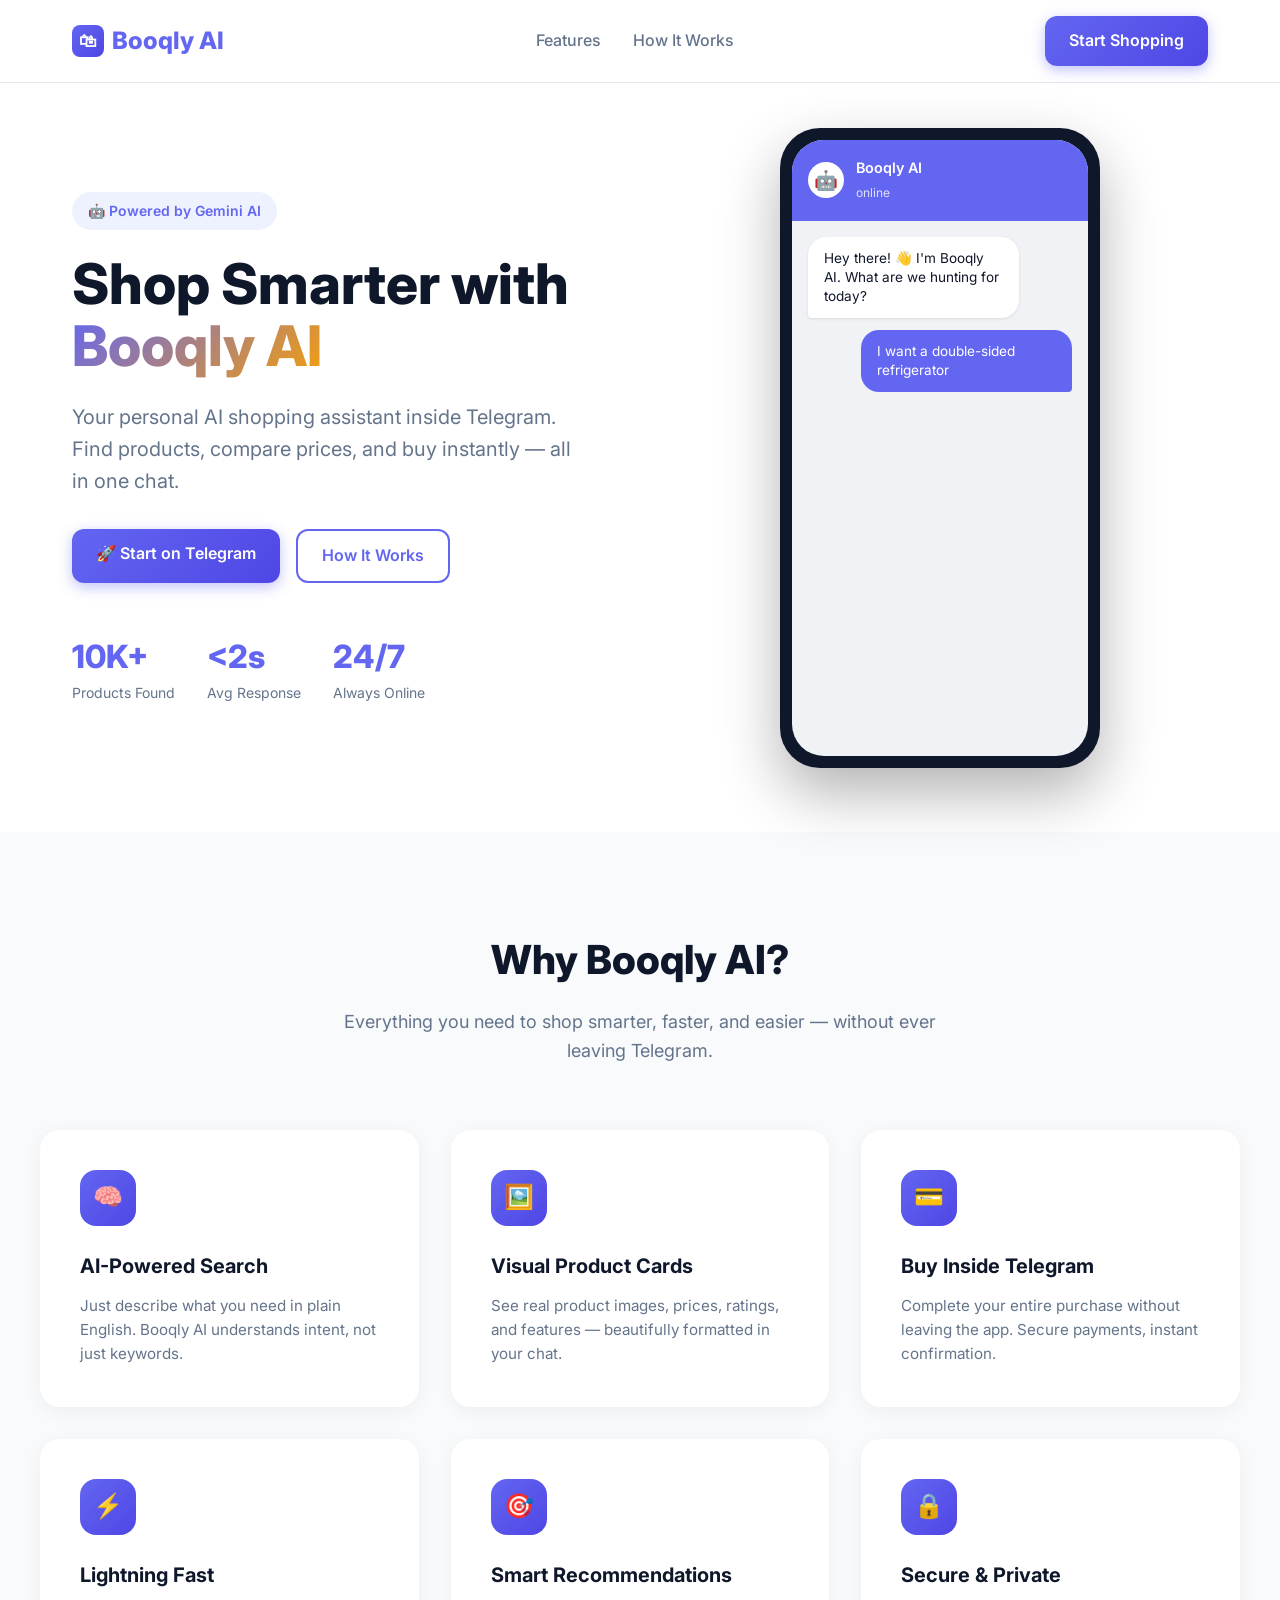
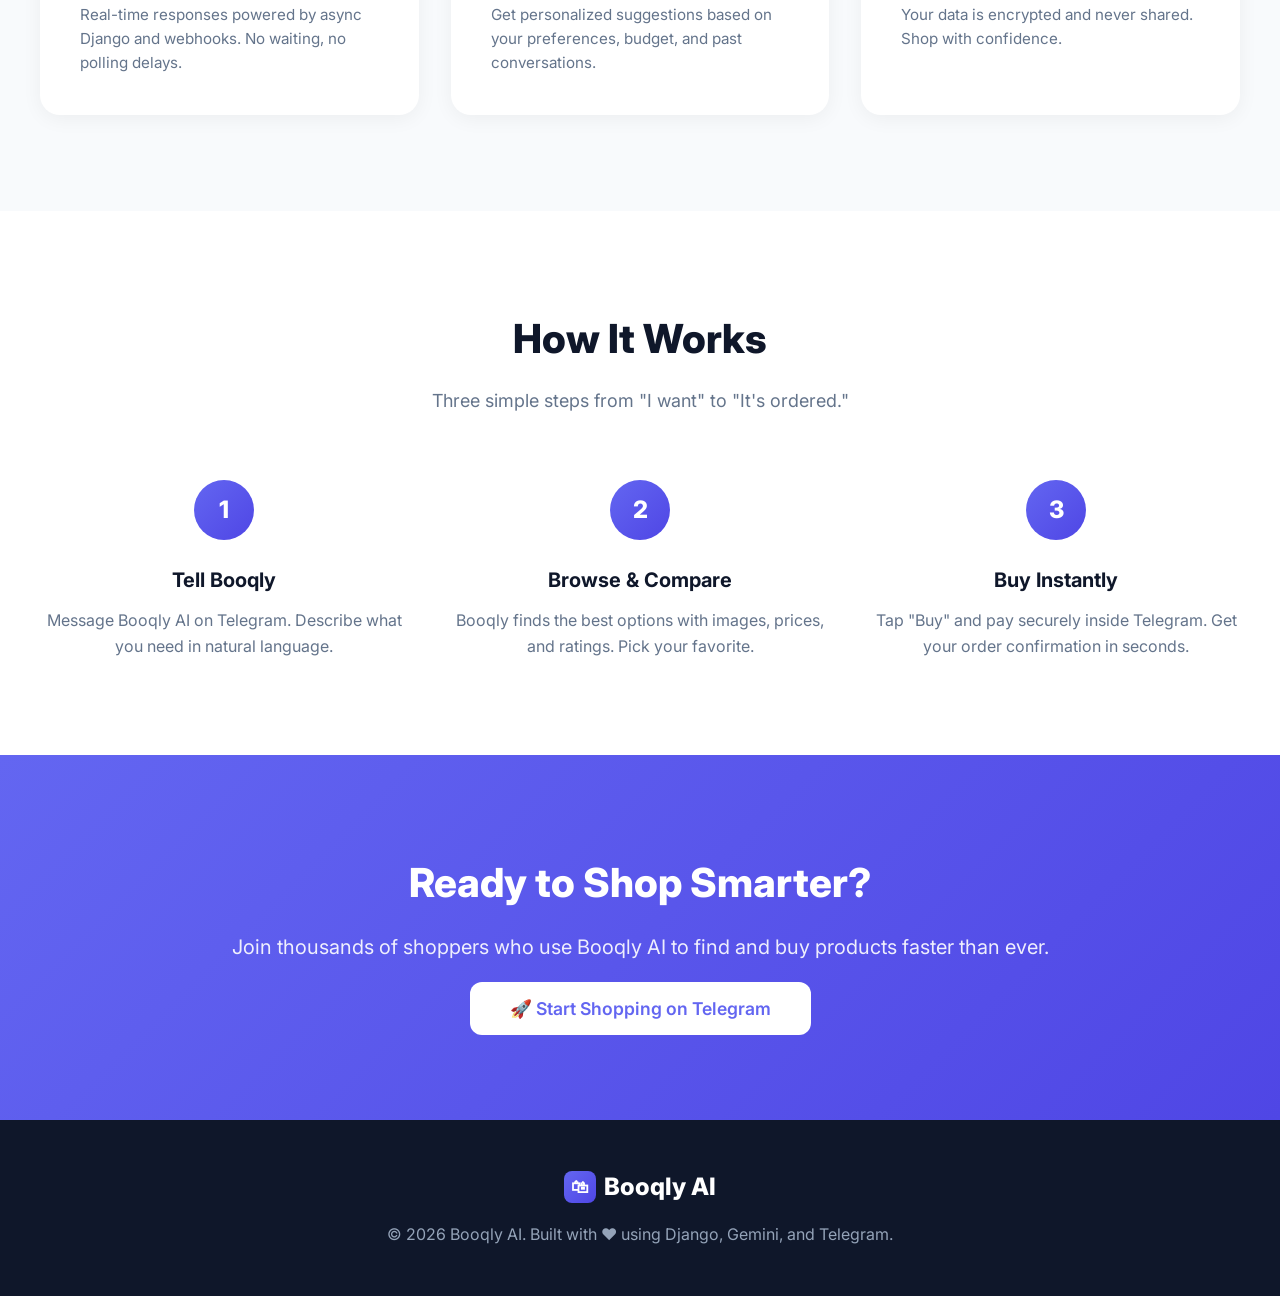
==== core/templates/core/index.html @ b5e1e787 "Initial commit: Booqly AI Telegram shopping bot" ====
<!DOCTYPE html>
<html lang="en">
<head>
<meta charset="UTF-8">
<meta name="viewport" content="width=device-width, initial-scale=1.0">
<title>Booqly AI — Shop Smarter on Telegram</title>
<link rel="preconnect" href="https://fonts.googleapis.com">
<link href="https://fonts.googleapis.com/css2?family=Inter:wght@400;500;600;700;800&display=swap" rel="stylesheet">
<style>
:root{--primary:#6366f1;--primary-dark:#4f46e5;--secondary:#f59e0b;--dark:#0f172a;--gray:#64748b;--light:#f8fafc;--white:#fff}
*{margin:0;padding:0;box-sizing:border-box}
body{font-family:'Inter',sans-serif;background:var(--white);color:var(--dark);line-height:1.6}
.navbar{position:fixed;top:0;width:100%;background:rgba(255,255,255,0.95);backdrop-filter:blur(10px);z-index:1000;border-bottom:1px solid #e2e8f0}
.nav-container{max-width:1200px;margin:0 auto;padding:1rem 2rem;display:flex;justify-content:space-between;align-items:center}
.logo{font-size:1.5rem;font-weight:800;color:var(--primary);display:flex;align-items:center;gap:0.5rem}
.logo-icon{width:32px;height:32px;background:linear-gradient(135deg,var(--primary),var(--primary-dark));border-radius:8px;display:flex;align-items:center;justify-content:center;color:white;font-size:1.1rem}
.nav-links{display:flex;gap:2rem;list-style:none}
.nav-links a{text-decoration:none;color:var(--gray);font-weight:500;transition:color 0.2s}
.nav-links a:hover{color:var(--primary)}
.btn{padding:0.75rem 1.5rem;border-radius:12px;font-weight:600;text-decoration:none;transition:all 0.2s;border:none;cursor:pointer;font-size:1rem}
.btn-primary{background:linear-gradient(135deg,var(--primary),var(--primary-dark));color:white;box-shadow:0 4px 14px rgba(99,102,241,0.4)}
.btn-primary:hover{transform:translateY(-2px);box-shadow:0 6px 20px rgba(99,102,241,0.5)}
.btn-outline{background:transparent;color:var(--primary);border:2px solid var(--primary)}
.btn-outline:hover{background:var(--primary);color:white}
.hero{padding:8rem 2rem 4rem;max-width:1200px;margin:0 auto;display:grid;grid-template-columns:1fr 1fr;gap:4rem;align-items:center;min-height:90vh}
.hero-badge{display:inline-flex;align-items:center;gap:0.5rem;background:#eef2ff;color:var(--primary);padding:0.5rem 1rem;border-radius:50px;font-size:0.875rem;font-weight:600;margin-bottom:1.5rem}
.hero h1{font-size:3.5rem;font-weight:800;line-height:1.1;margin-bottom:1.5rem}
.hero h1 span{background:linear-gradient(135deg,var(--primary),var(--secondary));-webkit-background-clip:text;-webkit-text-fill-color:transparent}
.hero p{font-size:1.25rem;color:var(--gray);margin-bottom:2rem;max-width:500px}
.hero-buttons{display:flex;gap:1rem;flex-wrap:wrap}
.hero-stats{display:flex;gap:2rem;margin-top:3rem}
.stat h3{font-size:2rem;font-weight:800;color:var(--primary)}
.stat p{font-size:0.875rem;color:var(--gray);margin:0}
.phone-mockup{position:relative;width:320px;height:640px;background:var(--dark);border-radius:40px;padding:12px;box-shadow:0 25px 60px rgba(0,0,0,0.3);margin:0 auto}
.phone-screen{width:100%;height:100%;background:#f0f2f5;border-radius:32px;overflow:hidden;display:flex;flex-direction:column}
.phone-header{background:var(--primary);color:white;padding:1rem;display:flex;align-items:center;gap:0.75rem}
.phone-avatar{width:36px;height:36px;background:white;border-radius:50%;display:flex;align-items:center;justify-content:center;font-size:1.2rem}
.phone-header-text h4{font-size:0.9rem;font-weight:600}
.phone-header-text span{font-size:0.75rem;opacity:0.8}
.phone-chat{flex:1;padding:1rem;overflow-y:auto;display:flex;flex-direction:column;gap:0.75rem}
.msg{max-width:80%;padding:0.75rem 1rem;border-radius:18px;font-size:0.85rem;line-height:1.4;animation:fadeInUp 0.5s ease}
.msg-bot{background:white;align-self:flex-start;border-bottom-left-radius:4px;box-shadow:0 1px 3px rgba(0,0,0,0.1)}
.msg-user{background:var(--primary);color:white;align-self:flex-end;border-bottom-right-radius:4px}
.msg-product{background:white;padding:0;overflow:hidden;border-radius:12px;box-shadow:0 2px 8px rgba(0,0,0,0.1);align-self:flex-start;max-width:90%}
.msg-product img{width:100%;height:120px;object-fit:cover}
.msg-product-info{padding:0.75rem}
.msg-product-info h4{font-size:0.85rem;margin-bottom:0.25rem}
.msg-product-info span{color:var(--primary);font-weight:700}
.msg-btn{background:var(--primary);color:white;text-align:center;padding:0.5rem;font-size:0.8rem;font-weight:600}
@keyframes fadeInUp{from{opacity:0;transform:translateY(10px)}to{opacity:1;transform:translateY(0)}}
.features{background:var(--light);padding:6rem 2rem}
.section-container{max-width:1200px;margin:0 auto}
.section-header{text-align:center;margin-bottom:4rem}
.section-header h2{font-size:2.5rem;font-weight:800;margin-bottom:1rem}
.section-header p{color:var(--gray);font-size:1.125rem;max-width:600px;margin:0 auto}
.features-grid{display:grid;grid-template-columns:repeat(auto-fit,minmax(300px,1fr));gap:2rem}
.feature-card{background:white;padding:2.5rem;border-radius:20px;box-shadow:0 4px 20px rgba(0,0,0,0.05);transition:transform 0.2s}
.feature-card:hover{transform:translateY(-5px)}
.feature-icon{width:56px;height:56px;background:linear-gradient(135deg,var(--primary),var(--primary-dark));border-radius:16px;display:flex;align-items:center;justify-content:center;font-size:1.5rem;margin-bottom:1.5rem}
.feature-card h3{font-size:1.25rem;font-weight:700;margin-bottom:0.75rem}
.feature-card p{color:var(--gray);font-size:0.95rem}
.how-it-works{padding:6rem 2rem}
.steps{display:grid;grid-template-columns:repeat(auto-fit,minmax(250px,1fr));gap:3rem;margin-top:3rem}
.step{text-align:center;position:relative}
.step-num{width:60px;height:60px;background:linear-gradient(135deg,var(--primary),var(--primary-dark));color:white;border-radius:50%;display:flex;align-items:center;justify-content:center;font-size:1.5rem;font-weight:800;margin:0 auto 1.5rem}
.step h3{font-size:1.25rem;font-weight:700;margin-bottom:0.75rem}
.step p{color:var(--gray)}
.cta{background:linear-gradient(135deg,var(--primary),var(--primary-dark));padding:6rem 2rem;text-align:center;color:white}
.cta h2{font-size:2.5rem;font-weight:800;margin-bottom:1rem}
.cta p{font-size:1.25rem;opacity:0.9;margin-bottom:2rem}
.cta .btn{background:white;color:var(--primary);font-size:1.1rem;padding:1rem 2.5rem}
.cta .btn:hover{background:var(--light)}
.footer{background:var(--dark);color:white;padding:3rem 2rem;text-align:center}
.footer .logo{justify-content:center;margin-bottom:1rem;color:white}
.footer p{color:#94a3b8}
@media(max-width:900px){.hero{grid-template-columns:1fr;text-align:center;padding-top:6rem}.hero h1{font-size:2.5rem}.hero p{margin:0 auto 2rem}.hero-buttons{justify-content:center}.hero-stats{justify-content:center}.phone-mockup{display:none}.nav-links{display:none}}
</style>
</head>
<body>
<nav class="navbar">
<div class="nav-container">
<div class="logo"><div class="logo-icon">🛍</div>Booqly AI</div>
<ul class="nav-links">
<li><a href="#features">Features</a></li>
<li><a href="#how-it-works">How It Works</a></li>
</ul>
<a href="https://t.me/YourBotUsername" class="btn btn-primary">Start Shopping</a>
</div>
</nav>

<section class="hero">
<div>
<div class="hero-badge">🤖 Powered by Gemini AI</div>
<h1>Shop Smarter with <span>Booqly AI</span></h1>
<p>Your personal AI shopping assistant inside Telegram. Find products, compare prices, and buy instantly — all in one chat.</p>
<div class="hero-buttons">
<a href="https://t.me/YourBotUsername" class="btn btn-primary">🚀 Start on Telegram</a>
<a href="#how-it-works" class="btn btn-outline">How It Works</a>
</div>
<div class="hero-stats">
<div class="stat"><h3>10K+</h3><p>Products Found</p></div>
<div class="stat"><h3>&lt;2s</h3><p>Avg Response</p></div>
<div class="stat"><h3>24/7</h3><p>Always Online</p></div>
</div>
</div>
<div class="phone-mockup">
<div class="phone-screen">
<div class="phone-header">
<div class="phone-avatar">🤖</div>
<div class="phone-header-text"><h4>Booqly AI</h4><span>online</span></div>
</div>
<div class="phone-chat" id="chat-demo">
<div class="msg msg-bot">Hey there! 👋 I'm Booqly AI. What are we hunting for today?</div>
</div>
</div>
</div>
</section>

<section class="features" id="features">
<div class="section-container">
<div class="section-header">
<h2>Why Booqly AI?</h2>
<p>Everything you need to shop smarter, faster, and easier — without ever leaving Telegram.</p>
</div>
<div class="features-grid">
<div class="feature-card"><div class="feature-icon">🧠</div><h3>AI-Powered Search</h3><p>Just describe what you need in plain English. Booqly AI understands intent, not just keywords.</p></div>
<div class="feature-card"><div class="feature-icon">🖼️</div><h3>Visual Product Cards</h3><p>See real product images, prices, ratings, and features — beautifully formatted in your chat.</p></div>
<div class="feature-card"><div class="feature-icon">💳</div><h3>Buy Inside Telegram</h3><p>Complete your entire purchase without leaving the app. Secure payments, instant confirmation.</p></div>
<div class="feature-card"><div class="feature-icon">⚡</div><h3>Lightning Fast</h3><p>Real-time responses powered by async Django and webhooks. No waiting, no polling delays.</p></div>
<div class="feature-card"><div class="feature-icon">🎯</div><h3>Smart Recommendations</h3><p>Get personalized suggestions based on your preferences, budget, and past conversations.</p></div>
<div class="feature-card"><div class="feature-icon">🔒</div><h3>Secure & Private</h3><p>Your data is encrypted and never shared. Shop with confidence.</p></div>
</div>
</div>
</section>

<section class="how-it-works" id="how-it-works">
<div class="section-container">
<div class="section-header">
<h2>How It Works</h2>
<p>Three simple steps from "I want" to "It's ordered."</p>
</div>
<div class="steps">
<div class="step"><div class="step-num">1</div><h3>Tell Booqly</h3><p>Message Booqly AI on Telegram. Describe what you need in natural language.</p></div>
<div class="step"><div class="step-num">2</div><h3>Browse & Compare</h3><p>Booqly finds the best options with images, prices, and ratings. Pick your favorite.</p></div>
<div class="step"><div class="step-num">3</div><h3>Buy Instantly</h3><p>Tap "Buy" and pay securely inside Telegram. Get your order confirmation in seconds.</p></div>
</div>
</div>
</section>

<section class="cta">
<div class="section-container">
<h2>Ready to Shop Smarter?</h2>
<p>Join thousands of shoppers who use Booqly AI to find and buy products faster than ever.</p>
<a href="https://t.me/YourBotUsername" class="btn">🚀 Start Shopping on Telegram</a>
</div>
</section>

<footer class="footer">
<div class="logo"><div class="logo-icon">🛍</div>Booqly AI</div>
<p>© 2026 Booqly AI. Built with ❤️ using Django, Gemini, and Telegram.</p>
</footer>

<script>
const chatDemo = document.getElementById('chat-demo');
const messages = [
    {type:'user',text:'I want a double-sided refrigerator',delay:1500},
    {type:'bot',text:'Music to my ears! 🎧 Let me find the best fridges for you...',delay:2500},
    {type:'product',name:'Samsung French Door Fridge',price:'$1,299',delay:4000},
    {type:'user',text:'What about gaming laptops?',delay:6000},
    {type:'bot',text:'Great question! 🎮 Best gaming laptops pack RTX 50-series GPUs. Want me to pull up top picks?',delay:7500},
];
messages.forEach(msg => {
    setTimeout(() => {
        const div = document.createElement('div');
        if(msg.type === 'product'){
            div.className = 'msg-product';
            div.innerHTML = `<div style="background:linear-gradient(135deg,#6366f1,#4f46e5);height:100px;display:flex;align-items:center;justify-content:center;color:white;font-size:2rem">🖥️</div><div class="msg-product-info"><h4>${msg.name}</h4><span>${msg.price}</span></div><div class="msg-btn">🛒 Select & Buy</div>`;
        } else {
            div.className = `msg msg-${msg.type}`;
            div.textContent = msg.text;
        }
        chatDemo.appendChild(div);
        chatDemo.scrollTop = chatDemo.scrollHeight;
    }, msg.delay);
});
</script>
</body>
</html>
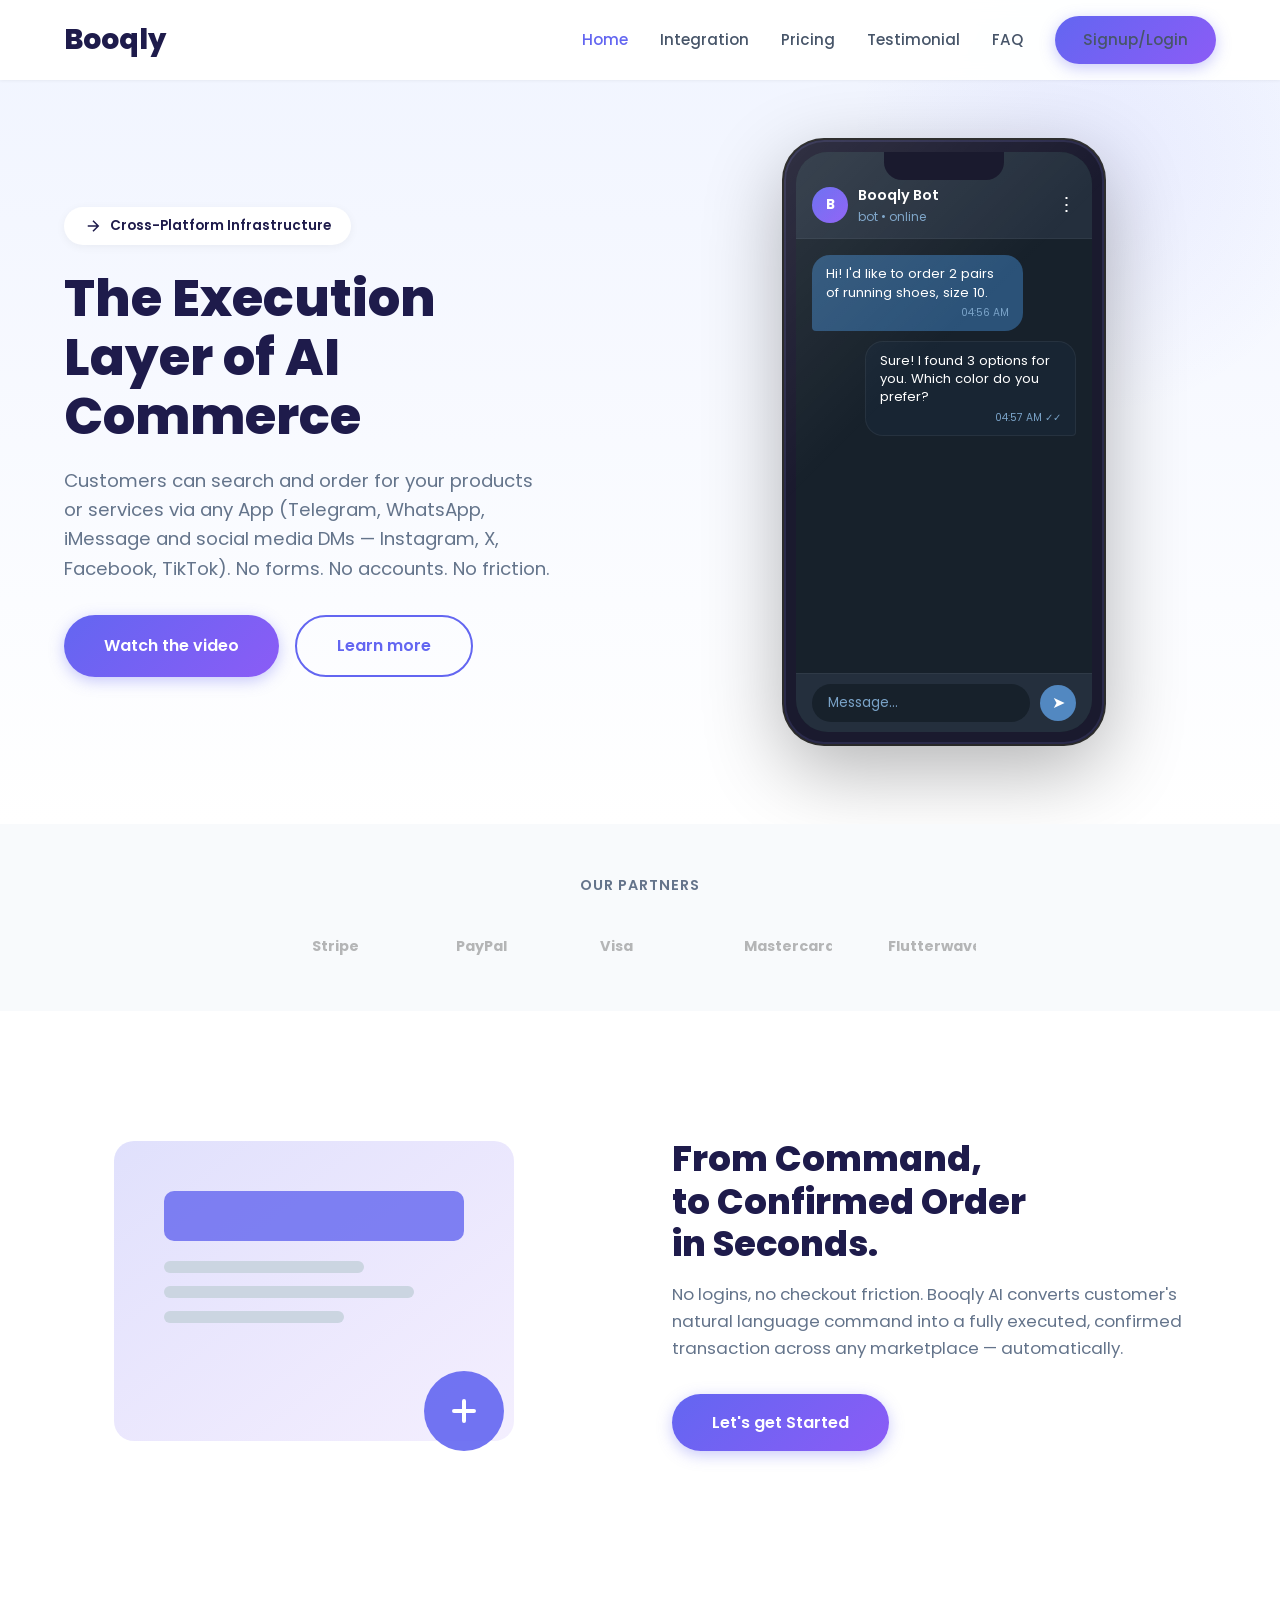
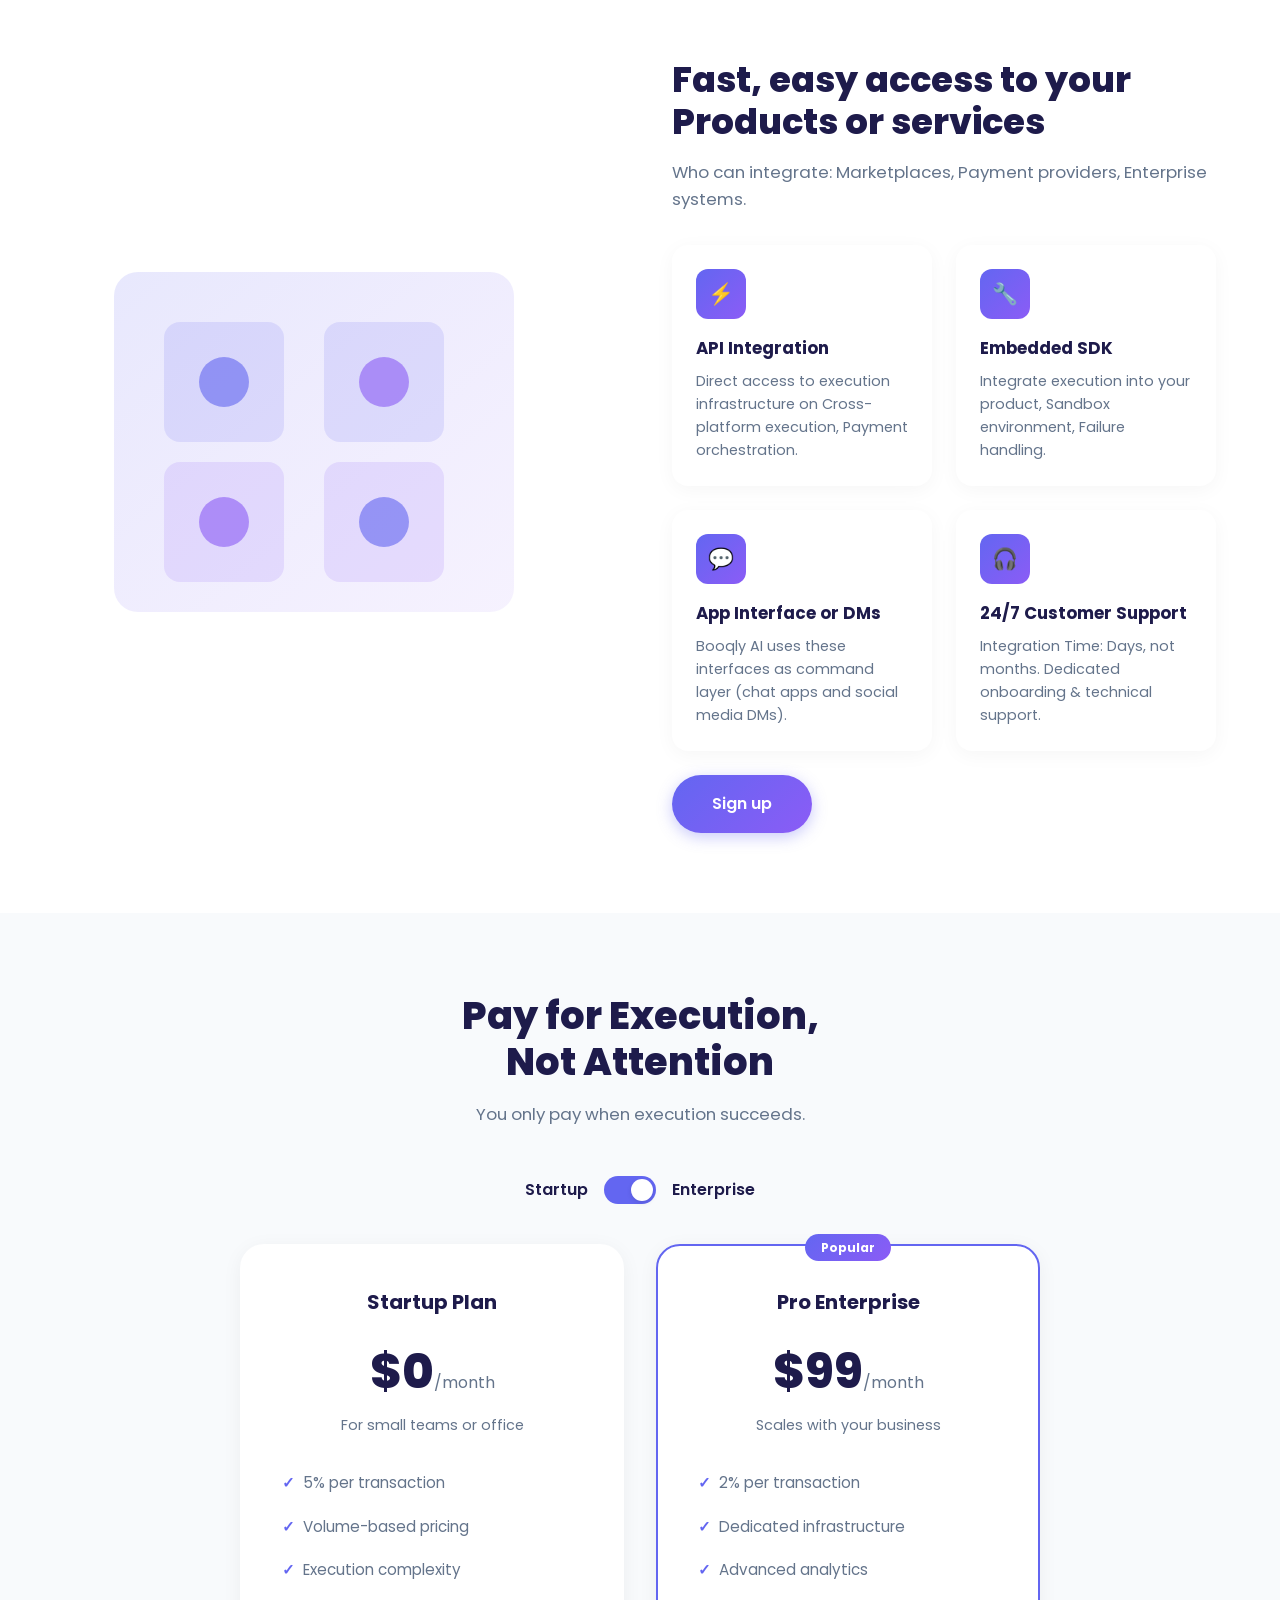
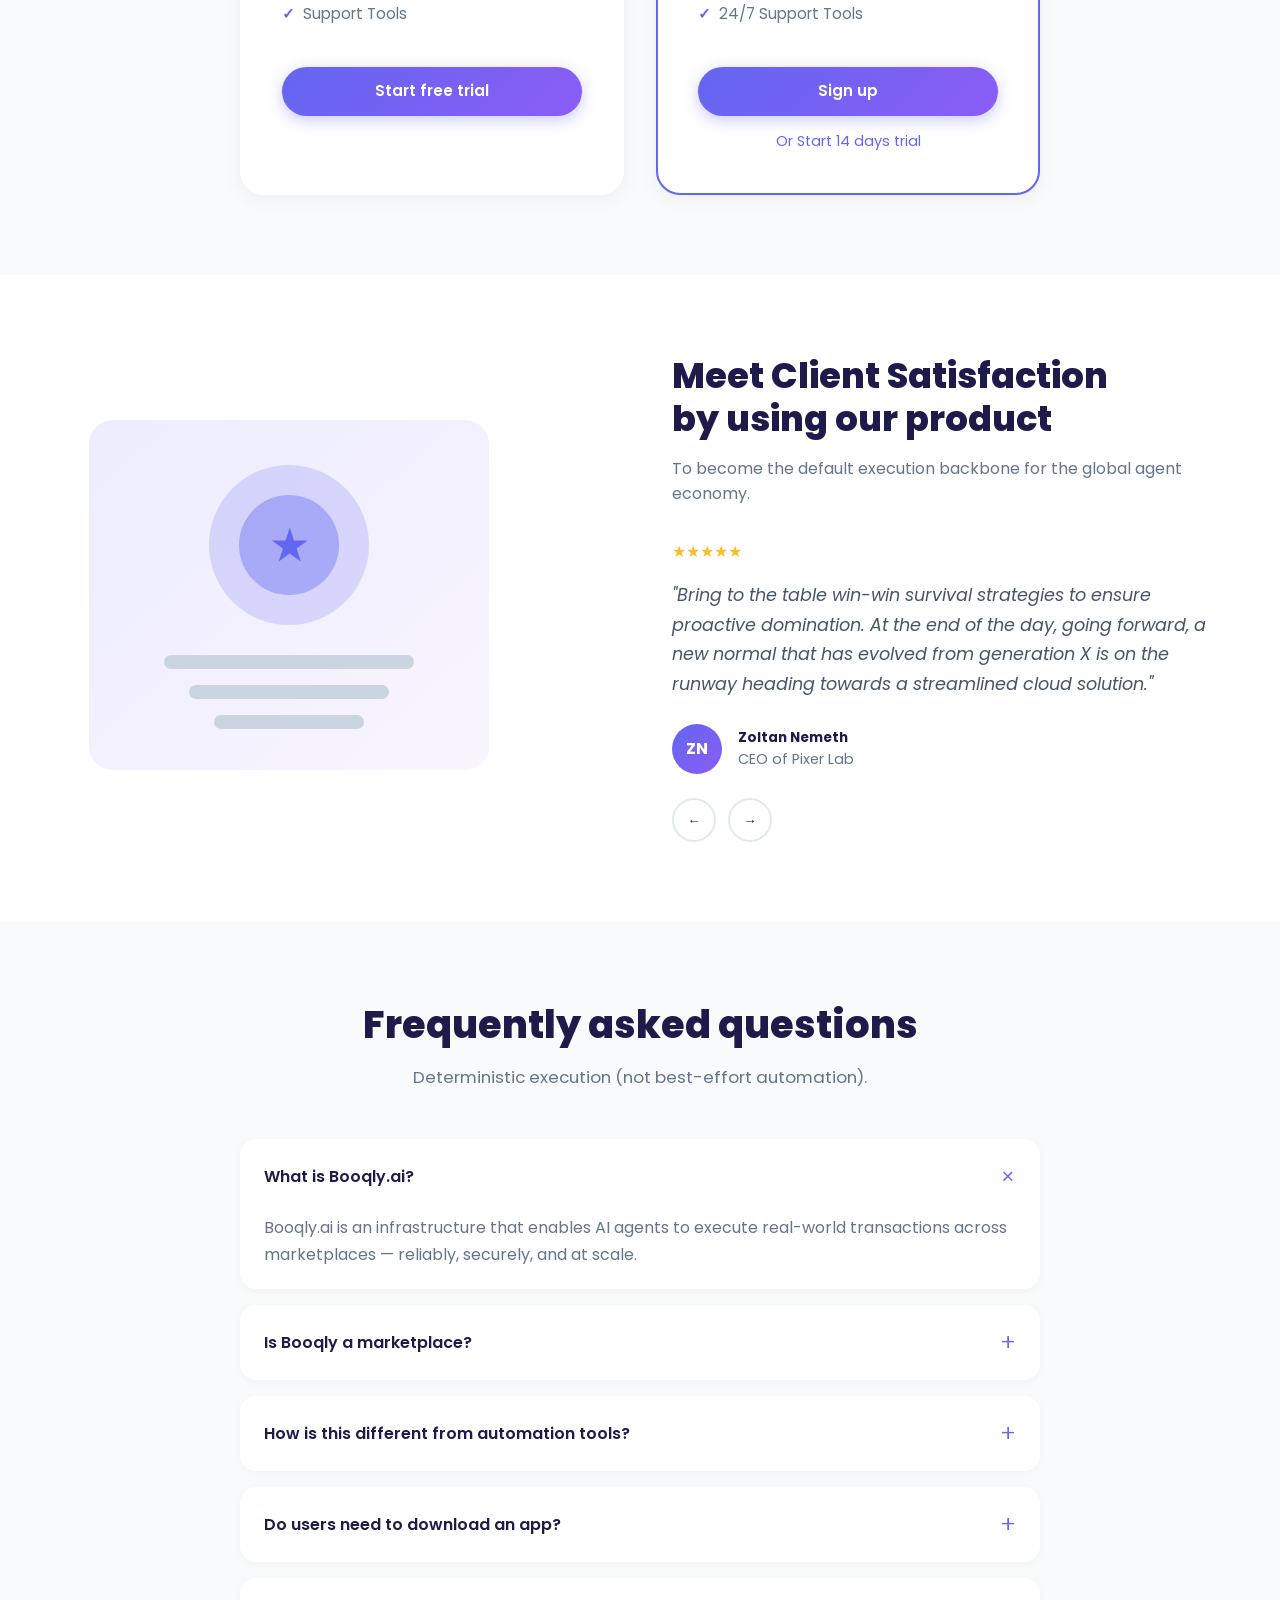
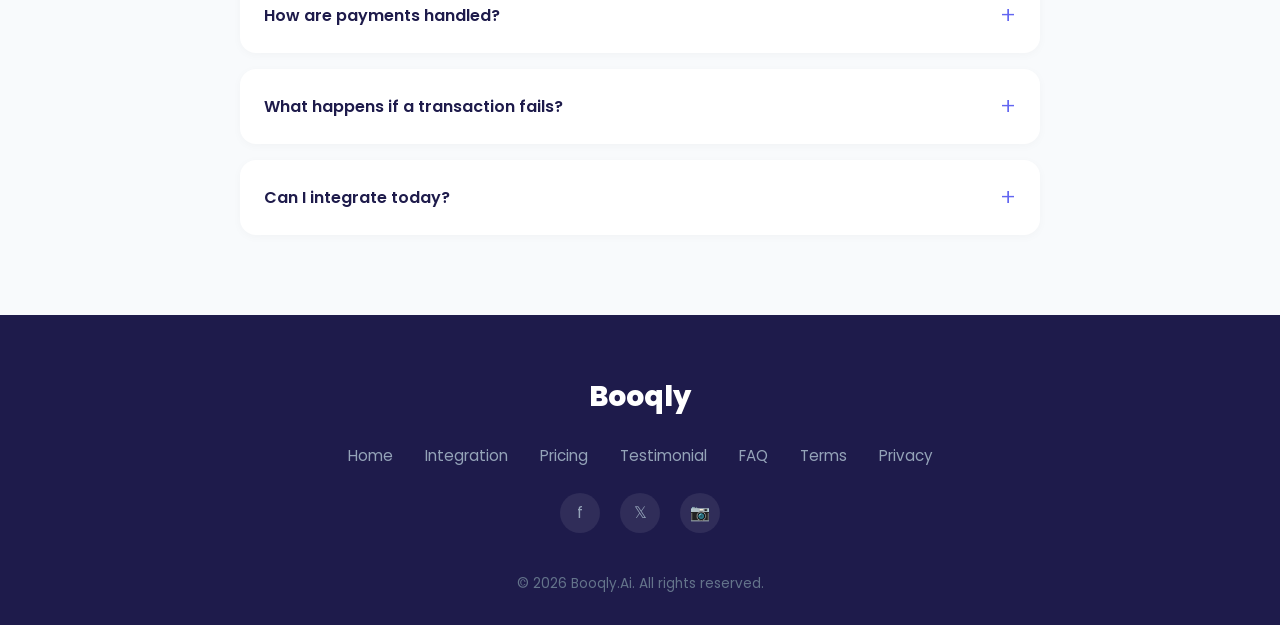
==== commit 93c8cb76: "Landing" ====
--- a/core/templates/core/index.html
+++ b/core/templates/core/index.html
@@ -1,188 +1,1269 @@
 <!DOCTYPE html>
-<html lang="en">
+<html lang="en-US" dir="ltr">
 <head>
-<meta charset="UTF-8">
-<meta name="viewport" content="width=device-width, initial-scale=1.0">
-<title>Booqly AI — Shop Smarter on Telegram</title>
-<link rel="preconnect" href="https://fonts.googleapis.com">
-<link href="https://fonts.googleapis.com/css2?family=Inter:wght@400;500;600;700;800&display=swap" rel="stylesheet">
-<style>
-:root{--primary:#6366f1;--primary-dark:#4f46e5;--secondary:#f59e0b;--dark:#0f172a;--gray:#64748b;--light:#f8fafc;--white:#fff}
-*{margin:0;padding:0;box-sizing:border-box}
-body{font-family:'Inter',sans-serif;background:var(--white);color:var(--dark);line-height:1.6}
-.navbar{position:fixed;top:0;width:100%;background:rgba(255,255,255,0.95);backdrop-filter:blur(10px);z-index:1000;border-bottom:1px solid #e2e8f0}
-.nav-container{max-width:1200px;margin:0 auto;padding:1rem 2rem;display:flex;justify-content:space-between;align-items:center}
-.logo{font-size:1.5rem;font-weight:800;color:var(--primary);display:flex;align-items:center;gap:0.5rem}
-.logo-icon{width:32px;height:32px;background:linear-gradient(135deg,var(--primary),var(--primary-dark));border-radius:8px;display:flex;align-items:center;justify-content:center;color:white;font-size:1.1rem}
-.nav-links{display:flex;gap:2rem;list-style:none}
-.nav-links a{text-decoration:none;color:var(--gray);font-weight:500;transition:color 0.2s}
-.nav-links a:hover{color:var(--primary)}
-.btn{padding:0.75rem 1.5rem;border-radius:12px;font-weight:600;text-decoration:none;transition:all 0.2s;border:none;cursor:pointer;font-size:1rem}
-.btn-primary{background:linear-gradient(135deg,var(--primary),var(--primary-dark));color:white;box-shadow:0 4px 14px rgba(99,102,241,0.4)}
-.btn-primary:hover{transform:translateY(-2px);box-shadow:0 6px 20px rgba(99,102,241,0.5)}
-.btn-outline{background:transparent;color:var(--primary);border:2px solid var(--primary)}
-.btn-outline:hover{background:var(--primary);color:white}
-.hero{padding:8rem 2rem 4rem;max-width:1200px;margin:0 auto;display:grid;grid-template-columns:1fr 1fr;gap:4rem;align-items:center;min-height:90vh}
-.hero-badge{display:inline-flex;align-items:center;gap:0.5rem;background:#eef2ff;color:var(--primary);padding:0.5rem 1rem;border-radius:50px;font-size:0.875rem;font-weight:600;margin-bottom:1.5rem}
-.hero h1{font-size:3.5rem;font-weight:800;line-height:1.1;margin-bottom:1.5rem}
-.hero h1 span{background:linear-gradient(135deg,var(--primary),var(--secondary));-webkit-background-clip:text;-webkit-text-fill-color:transparent}
-.hero p{font-size:1.25rem;color:var(--gray);margin-bottom:2rem;max-width:500px}
-.hero-buttons{display:flex;gap:1rem;flex-wrap:wrap}
-.hero-stats{display:flex;gap:2rem;margin-top:3rem}
-.stat h3{font-size:2rem;font-weight:800;color:var(--primary)}
-.stat p{font-size:0.875rem;color:var(--gray);margin:0}
-.phone-mockup{position:relative;width:320px;height:640px;background:var(--dark);border-radius:40px;padding:12px;box-shadow:0 25px 60px rgba(0,0,0,0.3);margin:0 auto}
-.phone-screen{width:100%;height:100%;background:#f0f2f5;border-radius:32px;overflow:hidden;display:flex;flex-direction:column}
-.phone-header{background:var(--primary);color:white;padding:1rem;display:flex;align-items:center;gap:0.75rem}
-.phone-avatar{width:36px;height:36px;background:white;border-radius:50%;display:flex;align-items:center;justify-content:center;font-size:1.2rem}
-.phone-header-text h4{font-size:0.9rem;font-weight:600}
-.phone-header-text span{font-size:0.75rem;opacity:0.8}
-.phone-chat{flex:1;padding:1rem;overflow-y:auto;display:flex;flex-direction:column;gap:0.75rem}
-.msg{max-width:80%;padding:0.75rem 1rem;border-radius:18px;font-size:0.85rem;line-height:1.4;animation:fadeInUp 0.5s ease}
-.msg-bot{background:white;align-self:flex-start;border-bottom-left-radius:4px;box-shadow:0 1px 3px rgba(0,0,0,0.1)}
-.msg-user{background:var(--primary);color:white;align-self:flex-end;border-bottom-right-radius:4px}
-.msg-product{background:white;padding:0;overflow:hidden;border-radius:12px;box-shadow:0 2px 8px rgba(0,0,0,0.1);align-self:flex-start;max-width:90%}
-.msg-product img{width:100%;height:120px;object-fit:cover}
-.msg-product-info{padding:0.75rem}
-.msg-product-info h4{font-size:0.85rem;margin-bottom:0.25rem}
-.msg-product-info span{color:var(--primary);font-weight:700}
-.msg-btn{background:var(--primary);color:white;text-align:center;padding:0.5rem;font-size:0.8rem;font-weight:600}
-@keyframes fadeInUp{from{opacity:0;transform:translateY(10px)}to{opacity:1;transform:translateY(0)}}
-.features{background:var(--light);padding:6rem 2rem}
-.section-container{max-width:1200px;margin:0 auto}
-.section-header{text-align:center;margin-bottom:4rem}
-.section-header h2{font-size:2.5rem;font-weight:800;margin-bottom:1rem}
-.section-header p{color:var(--gray);font-size:1.125rem;max-width:600px;margin:0 auto}
-.features-grid{display:grid;grid-template-columns:repeat(auto-fit,minmax(300px,1fr));gap:2rem}
-.feature-card{background:white;padding:2.5rem;border-radius:20px;box-shadow:0 4px 20px rgba(0,0,0,0.05);transition:transform 0.2s}
-.feature-card:hover{transform:translateY(-5px)}
-.feature-icon{width:56px;height:56px;background:linear-gradient(135deg,var(--primary),var(--primary-dark));border-radius:16px;display:flex;align-items:center;justify-content:center;font-size:1.5rem;margin-bottom:1.5rem}
-.feature-card h3{font-size:1.25rem;font-weight:700;margin-bottom:0.75rem}
-.feature-card p{color:var(--gray);font-size:0.95rem}
-.how-it-works{padding:6rem 2rem}
-.steps{display:grid;grid-template-columns:repeat(auto-fit,minmax(250px,1fr));gap:3rem;margin-top:3rem}
-.step{text-align:center;position:relative}
-.step-num{width:60px;height:60px;background:linear-gradient(135deg,var(--primary),var(--primary-dark));color:white;border-radius:50%;display:flex;align-items:center;justify-content:center;font-size:1.5rem;font-weight:800;margin:0 auto 1.5rem}
-.step h3{font-size:1.25rem;font-weight:700;margin-bottom:0.75rem}
-.step p{color:var(--gray)}
-.cta{background:linear-gradient(135deg,var(--primary),var(--primary-dark));padding:6rem 2rem;text-align:center;color:white}
-.cta h2{font-size:2.5rem;font-weight:800;margin-bottom:1rem}
-.cta p{font-size:1.25rem;opacity:0.9;margin-bottom:2rem}
-.cta .btn{background:white;color:var(--primary);font-size:1.1rem;padding:1rem 2.5rem}
-.cta .btn:hover{background:var(--light)}
-.footer{background:var(--dark);color:white;padding:3rem 2rem;text-align:center}
-.footer .logo{justify-content:center;margin-bottom:1rem;color:white}
-.footer p{color:#94a3b8}
-@media(max-width:900px){.hero{grid-template-columns:1fr;text-align:center;padding-top:6rem}.hero h1{font-size:2.5rem}.hero p{margin:0 auto 2rem}.hero-buttons{justify-content:center}.hero-stats{justify-content:center}.phone-mockup{display:none}.nav-links{display:none}}
-</style>
+    <meta charset="utf-8">
+    <meta http-equiv="X-UA-Compatible" content="IE=edge">
+    <meta name="viewport" content="width=device-width, initial-scale=1">
+    <title>Booqly.Ai</title>
+    <link rel="preconnect" href="https://fonts.googleapis.com">
+    <link href="https://fonts.googleapis.com/css2?family=Poppins:wght@300;400;500;600;700;800;900&display=swap" rel="stylesheet">
+    <style>
+        :root {
+            --primary: #6366f1;
+            --primary-dark: #4f46e5;
+            --secondary: #8b5cf6;
+            --dark: #1e1b4b;
+            --light: #f8fafc;
+            --gray: #64748b;
+            --telegram-bg: #17212b;
+            --telegram-header: #242f3d;
+            --telegram-bubble-in: #2b5278;
+            --telegram-bubble-out: #182533;
+            --telegram-text: #ffffff;
+            --telegram-time: #7aa3c8;
+            --telegram-accent: #5288c1;
+        }
+
+        * { margin: 0; padding: 0; box-sizing: border-box; }
+        html { scroll-behavior: smooth; }
+        body {
+            font-family: 'Poppins', sans-serif;
+            color: #334155;
+            line-height: 1.6;
+            overflow-x: hidden;
+            background: #fff;
+        }
+
+        /* Navbar */
+        .navbar {
+            position: fixed;
+            top: 0; left: 0; right: 0;
+            background: rgba(255,255,255,0.95);
+            backdrop-filter: blur(10px);
+            z-index: 1000;
+            padding: 1rem 0;
+            box-shadow: 0 1px 3px rgba(0,0,0,0.05);
+            transition: all 0.3s ease;
+        }
+        .navbar .container {
+            max-width: 1200px;
+            margin: 0 auto;
+            padding: 0 1.5rem;
+            display: flex;
+            align-items: center;
+            justify-content: space-between;
+        }
+        .navbar-brand {
+            font-size: 1.75rem;
+            font-weight: 800;
+            color: var(--dark);
+            text-decoration: none;
+        }
+        .nav-menu {
+            display: flex;
+            align-items: center;
+            gap: 2rem;
+            list-style: none;
+        }
+        .nav-menu a {
+            text-decoration: none;
+            color: #475569;
+            font-weight: 500;
+            font-size: 0.95rem;
+            transition: color 0.2s;
+        }
+        .nav-menu a:hover, .nav-menu a.active { color: var(--primary); }
+        .btn {
+            display: inline-flex;
+            align-items: center;
+            justify-content: center;
+            padding: 0.75rem 1.75rem;
+            border-radius: 9999px;
+            font-weight: 600;
+            font-size: 0.95rem;
+            text-decoration: none;
+            border: none;
+            cursor: pointer;
+            transition: all 0.3s ease;
+            font-family: inherit;
+        }
+        .btn-primary {
+            background: linear-gradient(135deg, var(--primary), var(--secondary));
+            color: white;
+            box-shadow: 0 4px 15px rgba(99,102,241,0.35);
+        }
+        .btn-primary:hover {
+            transform: translateY(-2px);
+            box-shadow: 0 8px 25px rgba(99,102,241,0.45);
+        }
+        .btn-lg { padding: 1rem 2.5rem; font-size: 1rem; }
+        .btn-outline {
+            background: transparent;
+            color: var(--primary);
+            border: 2px solid var(--primary);
+        }
+        .btn-outline:hover { background: var(--primary); color: white; }
+
+        .hamburger {
+            display: none;
+            flex-direction: column;
+            gap: 5px;
+            cursor: pointer;
+            background: none;
+            border: none;
+            padding: 5px;
+        }
+        .hamburger span {
+            display: block;
+            width: 24px;
+            height: 2px;
+            background: var(--dark);
+            border-radius: 2px;
+            transition: all 0.3s;
+        }
+
+        /* Hero */
+        .hero {
+            padding: 140px 0 80px;
+            background: linear-gradient(180deg, #f0f4ff 0%, #ffffff 100%);
+            position: relative;
+            overflow: hidden;
+        }
+        .hero::before {
+            content: '';
+            position: absolute;
+            top: -10%; right: -5%;
+            width: 500px; height: 500px;
+            background: radial-gradient(circle, rgba(99,102,241,0.08) 0%, transparent 70%);
+            border-radius: 50%;
+        }
+        .container {
+            max-width: 1200px;
+            margin: 0 auto;
+            padding: 0 1.5rem;
+        }
+        .hero-grid {
+            display: grid;
+            grid-template-columns: 1fr 1fr;
+            gap: 4rem;
+            align-items: center;
+        }
+        .badge {
+            display: inline-flex;
+            align-items: center;
+            gap: 0.5rem;
+            background: white;
+            padding: 0.5rem 1.25rem;
+            border-radius: 9999px;
+            font-size: 0.85rem;
+            font-weight: 600;
+            color: var(--dark);
+            box-shadow: 0 2px 10px rgba(0,0,0,0.05);
+            margin-bottom: 1.5rem;
+        }
+        .badge svg { width: 18px; height: 18px; }
+        .hero h1 {
+            font-size: 3.2rem;
+            font-weight: 800;
+            line-height: 1.15;
+            color: var(--dark);
+            margin-bottom: 1.25rem;
+        }
+        .hero p {
+            font-size: 1.15rem;
+            color: var(--gray);
+            margin-bottom: 2rem;
+            max-width: 90%;
+        }
+        .hero-buttons { display: flex; gap: 1rem; flex-wrap: wrap; }
+
+        /* Telegram Phone Mockup */
+        .phone-mockup {
+            position: relative;
+            width: 320px;
+            margin: 0 auto;
+            perspective: 1000px;
+        }
+        .phone-frame {
+            width: 100%;
+            background: #1a1a2e;
+            border-radius: 40px;
+            padding: 12px;
+            box-shadow:
+                0 25px 80px rgba(0,0,0,0.3),
+                0 0 0 2px #333,
+                inset 0 0 0 2px #2a2a4a;
+            position: relative;
+            animation: phoneFloat 4s ease-in-out infinite;
+        }
+        @keyframes phoneFloat {
+            0%, 100% { transform: translateY(0) rotateY(-5deg); }
+            50% { transform: translateY(-15px) rotateY(5deg); }
+        }
+        .phone-notch {
+            position: absolute;
+            top: 12px;
+            left: 50%;
+            transform: translateX(-50%);
+            width: 120px;
+            height: 28px;
+            background: #1a1a2e;
+            border-radius: 0 0 18px 18px;
+            z-index: 10;
+        }
+        .phone-screen {
+            background: var(--telegram-bg);
+            border-radius: 32px;
+            overflow: hidden;
+            height: 580px;
+            display: flex;
+            flex-direction: column;
+            position: relative;
+        }
+        .tg-header {
+            background: var(--telegram-header);
+            padding: 12px 16px;
+            padding-top: 32px;
+            display: flex;
+            align-items: center;
+            gap: 10px;
+            border-bottom: 1px solid rgba(255,255,255,0.05);
+        }
+        .tg-avatar {
+            width: 36px; height: 36px;
+            border-radius: 50%;
+            background: linear-gradient(135deg, var(--primary), var(--secondary));
+            display: flex; align-items: center; justify-content: center;
+            color: white;
+            font-weight: 700;
+            font-size: 0.85rem;
+        }
+        .tg-info { flex: 1; }
+        .tg-name { color: white; font-weight: 600; font-size: 0.9rem; }
+        .tg-status { color: var(--telegram-time); font-size: 0.75rem; }
+        .tg-menu {
+            color: white;
+            font-size: 1.2rem;
+            cursor: pointer;
+        }
+        .tg-chat {
+            flex: 1;
+            padding: 16px;
+            overflow-y: auto;
+            display: flex;
+            flex-direction: column;
+            gap: 10px;
+            scrollbar-width: none;
+        }
+        .tg-chat::-webkit-scrollbar { display: none; }
+        .tg-message {
+            max-width: 80%;
+            padding: 10px 14px;
+            border-radius: 18px;
+            font-size: 0.82rem;
+            line-height: 1.4;
+            color: var(--telegram-text);
+            opacity: 0;
+            transform: translateY(10px);
+            animation: msgIn 0.4s ease forwards;
+            position: relative;
+        }
+        .tg-message.in {
+            background: var(--telegram-bubble-in);
+            align-self: flex-start;
+            border-bottom-left-radius: 4px;
+        }
+        .tg-message.out {
+            background: var(--telegram-bubble-out);
+            align-self: flex-end;
+            border-bottom-right-radius: 4px;
+            border: 1px solid rgba(255,255,255,0.06);
+        }
+        @keyframes msgIn {
+            to { opacity: 1; transform: translateY(0); }
+        }
+        .tg-time {
+            font-size: 0.65rem;
+            color: var(--telegram-time);
+            margin-top: 4px;
+            display: flex;
+            align-items: center;
+            gap: 4px;
+            justify-content: flex-end;
+        }
+        .tg-typing {
+            display: flex;
+            gap: 4px;
+            padding: 12px 16px;
+            align-self: flex-start;
+        }
+        .tg-typing span {
+            width: 8px; height: 8px;
+            background: var(--telegram-time);
+            border-radius: 50%;
+            animation: typingBounce 1.4s infinite ease-in-out both;
+        }
+        .tg-typing span:nth-child(1) { animation-delay: -0.32s; }
+        .tg-typing span:nth-child(2) { animation-delay: -0.16s; }
+        @keyframes typingBounce {
+            0%, 80%, 100% { transform: scale(0.6); opacity: 0.5; }
+            40% { transform: scale(1); opacity: 1; }
+        }
+        .tg-input {
+            background: var(--telegram-header);
+            padding: 10px 16px;
+            display: flex;
+            align-items: center;
+            gap: 10px;
+            border-top: 1px solid rgba(255,255,255,0.05);
+        }
+        .tg-input-bar {
+            flex: 1;
+            background: var(--telegram-bg);
+            border-radius: 20px;
+            padding: 8px 16px;
+            color: var(--telegram-time);
+            font-size: 0.85rem;
+        }
+        .tg-send {
+            width: 36px; height: 36px;
+            border-radius: 50%;
+            background: var(--telegram-accent);
+            display: flex; align-items: center; justify-content: center;
+            color: white;
+            flex-shrink: 0;
+        }
+        .phone-reflection {
+            position: absolute;
+            top: 0; left: 0; right: 0; bottom: 0;
+            border-radius: 40px;
+            background: linear-gradient(135deg, rgba(255,255,255,0.1) 0%, transparent 40%);
+            pointer-events: none;
+        }
+
+        /* Sections */
+        section { padding: 80px 0; }
+        .section-header {
+            text-align: center;
+            max-width: 600px;
+            margin: 0 auto 3rem;
+        }
+        .section-header h2 {
+            font-size: 2.4rem;
+            font-weight: 800;
+            color: var(--dark);
+            margin-bottom: 1rem;
+            line-height: 1.2;
+        }
+        .section-header p {
+            color: var(--gray);
+            font-size: 1.05rem;
+        }
+
+        /* Partners */
+        .partners {
+            background: #f8fafc;
+            padding: 50px 0;
+        }
+        .partners-grid {
+            display: flex;
+            justify-content: center;
+            align-items: center;
+            gap: 3rem;
+            flex-wrap: wrap;
+        }
+        .partner-logo {
+            height: 32px;
+            opacity: 0.5;
+            filter: grayscale(100%);
+            transition: all 0.3s;
+        }
+        .partner-logo:hover { opacity: 0.8; filter: grayscale(0%); }
+
+        /* Features */
+        .feature-grid {
+            display: grid;
+            grid-template-columns: 1fr 1fr;
+            gap: 4rem;
+            align-items: center;
+        }
+        .feature-img {
+            width: 100%;
+            max-width: 500px;
+            border-radius: 20px;
+        }
+        .feature-content h2 {
+            font-size: 2.2rem;
+            font-weight: 800;
+            color: var(--dark);
+            margin-bottom: 1rem;
+            line-height: 1.2;
+        }
+        .feature-content p {
+            color: var(--gray);
+            margin-bottom: 2rem;
+            font-size: 1.05rem;
+        }
+        .feature-cards {
+            display: grid;
+            grid-template-columns: 1fr 1fr;
+            gap: 1.5rem;
+        }
+        .feature-card {
+            padding: 1.5rem;
+            background: white;
+            border-radius: 16px;
+            box-shadow: 0 4px 20px rgba(0,0,0,0.04);
+            transition: transform 0.3s, box-shadow 0.3s;
+        }
+        .feature-card:hover {
+            transform: translateY(-5px);
+            box-shadow: 0 12px 30px rgba(0,0,0,0.08);
+        }
+        .feature-icon {
+            width: 50px; height: 50px;
+            border-radius: 12px;
+            background: linear-gradient(135deg, var(--primary), var(--secondary));
+            display: flex; align-items: center; justify-content: center;
+            margin-bottom: 1rem;
+            color: white;
+            font-size: 1.3rem;
+        }
+        .feature-card h5 {
+            font-size: 1.05rem;
+            font-weight: 700;
+            color: var(--dark);
+            margin-bottom: 0.5rem;
+        }
+        .feature-card p {
+            font-size: 0.9rem;
+            color: var(--gray);
+            margin: 0;
+        }
+
+        /* Pricing */
+        .pricing { background: #f8fafc; }
+        .pricing-toggle {
+            display: flex;
+            justify-content: center;
+            align-items: center;
+            gap: 1rem;
+            margin-bottom: 2.5rem;
+        }
+        .toggle-switch {
+            position: relative;
+            width: 52px; height: 28px;
+        }
+        .toggle-switch input {
+            opacity: 0; width: 0; height: 0;
+        }
+        .toggle-slider {
+            position: absolute;
+            cursor: pointer;
+            top: 0; left: 0; right: 0; bottom: 0;
+            background: #cbd5e1;
+            border-radius: 28px;
+            transition: 0.3s;
+        }
+        .toggle-slider::before {
+            content: '';
+            position: absolute;
+            height: 22px; width: 22px;
+            left: 3px; bottom: 3px;
+            background: white;
+            border-radius: 50%;
+            transition: 0.3s;
+            box-shadow: 0 2px 5px rgba(0,0,0,0.1);
+        }
+        .toggle-switch input:checked + .toggle-slider { background: var(--primary); }
+        .toggle-switch input:checked + .toggle-slider::before { transform: translateX(24px); }
+        .pricing-grid {
+            display: grid;
+            grid-template-columns: repeat(auto-fit, minmax(300px, 1fr));
+            gap: 2rem;
+            max-width: 800px;
+            margin: 0 auto;
+        }
+        .pricing-card {
+            background: white;
+            border-radius: 24px;
+            padding: 2.5rem;
+            text-align: center;
+            box-shadow: 0 4px 20px rgba(0,0,0,0.05);
+            transition: transform 0.3s;
+            border: 2px solid transparent;
+        }
+        .pricing-card:hover { transform: translateY(-5px); }
+        .pricing-card.featured {
+            border-color: var(--primary);
+            position: relative;
+        }
+        .pricing-card.featured::before {
+            content: 'Popular';
+            position: absolute;
+            top: -12px;
+            left: 50%;
+            transform: translateX(-50%);
+            background: linear-gradient(135deg, var(--primary), var(--secondary));
+            color: white;
+            padding: 4px 16px;
+            border-radius: 20px;
+            font-size: 0.75rem;
+            font-weight: 700;
+        }
+        .price {
+            font-size: 3rem;
+            font-weight: 800;
+            color: var(--dark);
+            margin: 1rem 0 0.25rem;
+        }
+        .price span { font-size: 1rem; color: var(--gray); font-weight: 400; }
+        .pricing-card h5 {
+            font-size: 1.25rem;
+            font-weight: 700;
+            color: var(--dark);
+        }
+        .pricing-card .subtitle {
+            color: var(--gray);
+            font-size: 0.9rem;
+            margin-bottom: 1.5rem;
+        }
+        .pricing-card ul {
+            list-style: none;
+            text-align: left;
+            margin-bottom: 2rem;
+        }
+        .pricing-card ul li {
+            padding: 0.6rem 0;
+            color: var(--gray);
+            font-size: 0.95rem;
+            display: flex;
+            align-items: center;
+            gap: 0.5rem;
+        }
+        .pricing-card ul li::before {
+            content: '✓';
+            color: var(--primary);
+            font-weight: 700;
+        }
+
+        /* Testimonials */
+        .testimonial-grid {
+            display: grid;
+            grid-template-columns: 1fr 1fr;
+            gap: 4rem;
+            align-items: center;
+        }
+        .testimonial-img { width: 100%; max-width: 450px; border-radius: 20px; }
+        .stars { color: #fbbf24; margin-bottom: 1rem; }
+        .testimonial-text {
+            font-size: 1.1rem;
+            color: #475569;
+            font-style: italic;
+            margin-bottom: 1.5rem;
+            line-height: 1.7;
+        }
+        .testimonial-author {
+            display: flex;
+            align-items: center;
+            gap: 1rem;
+        }
+        .author-avatar {
+            width: 50px; height: 50px;
+            border-radius: 50%;
+            background: linear-gradient(135deg, var(--primary), var(--secondary));
+            display: flex; align-items: center; justify-content: center;
+            color: white;
+            font-weight: 700;
+        }
+        .author-info h5 { font-weight: 700; color: var(--dark); }
+        .author-info p { color: var(--gray); font-size: 0.9rem; }
+        .carousel-nav {
+            display: flex;
+            gap: 0.75rem;
+            margin-top: 1.5rem;
+        }
+        .carousel-btn {
+            width: 44px; height: 44px;
+            border-radius: 50%;
+            border: 2px solid #e2e8f0;
+            background: white;
+            cursor: pointer;
+            display: flex; align-items: center; justify-content: center;
+            transition: all 0.3s;
+            color: var(--dark);
+        }
+        .carousel-btn:hover {
+            border-color: var(--primary);
+            color: var(--primary);
+        }
+
+        /* FAQ */
+        .faq { background: #f8fafc; }
+        .faq-list {
+            max-width: 800px;
+            margin: 0 auto;
+            display: flex;
+            flex-direction: column;
+            gap: 1rem;
+        }
+        .faq-item {
+            background: white;
+            border-radius: 16px;
+            overflow: hidden;
+            box-shadow: 0 2px 10px rgba(0,0,0,0.03);
+        }
+        .faq-question {
+            width: 100%;
+            padding: 1.25rem 1.5rem;
+            background: none;
+            border: none;
+            text-align: left;
+            font-family: inherit;
+            font-size: 1rem;
+            font-weight: 600;
+            color: var(--dark);
+            cursor: pointer;
+            display: flex;
+            justify-content: space-between;
+            align-items: center;
+            transition: color 0.2s;
+        }
+        .faq-question:hover { color: var(--primary); }
+        .faq-question::after {
+            content: '+';
+            font-size: 1.5rem;
+            font-weight: 300;
+            transition: transform 0.3s;
+            color: var(--primary);
+        }
+        .faq-item.active .faq-question::after { transform: rotate(45deg); }
+        .faq-answer {
+            max-height: 0;
+            overflow: hidden;
+            transition: max-height 0.35s ease, padding 0.35s ease;
+            padding: 0 1.5rem;
+        }
+        .faq-item.active .faq-answer {
+            max-height: 300px;
+            padding: 0 1.5rem 1.25rem;
+        }
+        .faq-answer p {
+            color: var(--gray);
+            line-height: 1.7;
+        }
+
+        /* Footer */
+        .footer {
+            background: var(--dark);
+            color: white;
+            padding: 60px 0 30px;
+        }
+        .footer-content {
+            display: flex;
+            flex-direction: column;
+            align-items: center;
+            gap: 1.5rem;
+        }
+        .footer-links {
+            display: flex;
+            flex-wrap: wrap;
+            justify-content: center;
+            gap: 2rem;
+            list-style: none;
+        }
+        .footer-links a {
+            color: #94a3b8;
+            text-decoration: none;
+            font-size: 0.95rem;
+            transition: color 0.2s;
+        }
+        .footer-links a:hover { color: white; }
+        .footer-social {
+            display: flex;
+            gap: 1.25rem;
+        }
+        .footer-social a {
+            width: 40px; height: 40px;
+            border-radius: 50%;
+            background: rgba(255,255,255,0.08);
+            display: flex; align-items: center; justify-content: center;
+            color: #94a3b8;
+            text-decoration: none;
+            transition: all 0.3s;
+        }
+        .footer-social a:hover {
+            background: var(--primary);
+            color: white;
+            transform: translateY(-3px);
+        }
+        .footer-copy {
+            color: #64748b;
+            font-size: 0.85rem;
+            margin-top: 1rem;
+        }
+
+        /* Mobile Responsive */
+        @media (max-width: 992px) {
+            .hero h1 { font-size: 2.4rem; }
+            .section-header h2 { font-size: 2rem; }
+            .feature-content h2 { font-size: 1.8rem; }
+        }
+
+        @media (max-width: 768px) {
+            .hamburger { display: flex; }
+            .nav-menu {
+                position: fixed;
+                top: 70px; left: 0; right: 0;
+                background: white;
+                flex-direction: column;
+                padding: 2rem;
+                gap: 1.5rem;
+                box-shadow: 0 10px 30px rgba(0,0,0,0.1);
+                transform: translateY(-150%);
+                opacity: 0;
+                transition: all 0.4s ease;
+                pointer-events: none;
+            }
+            .nav-menu.open {
+                transform: translateY(0);
+                opacity: 1;
+                pointer-events: all;
+            }
+            .hero { padding: 120px 0 60px; }
+            .hero-grid {
+                grid-template-columns: 1fr;
+                text-align: center;
+                gap: 3rem;
+            }
+            .hero p { max-width: 100%; }
+            .hero-buttons { justify-content: center; }
+            .phone-mockup { width: 280px; }
+            .phone-screen { height: 500px; }
+            .feature-grid, .testimonial-grid {
+                grid-template-columns: 1fr;
+                gap: 2rem;
+                text-align: center;
+            }
+            .feature-cards { grid-template-columns: 1fr; }
+            .feature-img, .testimonial-img { margin: 0 auto; }
+            .testimonial-author { justify-content: center; }
+            .carousel-nav { justify-content: center; }
+            section { padding: 60px 0; }
+            .pricing-grid { grid-template-columns: 1fr; }
+        }
+
+        @media (max-width: 480px) {
+            .hero h1 { font-size: 1.9rem; }
+            .section-header h2 { font-size: 1.6rem; }
+            .phone-mockup { width: 260px; }
+            .phone-screen { height: 460px; }
+            .btn-lg { padding: 0.85rem 1.75rem; font-size: 0.9rem; }
+        }
+    </style>
 </head>
 <body>
-<nav class="navbar">
-<div class="nav-container">
-<div class="logo"><div class="logo-icon">🛍</div>Booqly AI</div>
-<ul class="nav-links">
-<li><a href="#features">Features</a></li>
-<li><a href="#how-it-works">How It Works</a></li>
-</ul>
-<a href="https://t.me/YourBotUsername" class="btn btn-primary">Start Shopping</a>
-</div>
-</nav>
-
-<section class="hero">
-<div>
-<div class="hero-badge">🤖 Powered by Gemini AI</div>
-<h1>Shop Smarter with <span>Booqly AI</span></h1>
-<p>Your personal AI shopping assistant inside Telegram. Find products, compare prices, and buy instantly — all in one chat.</p>
-<div class="hero-buttons">
-<a href="https://t.me/YourBotUsername" class="btn btn-primary">🚀 Start on Telegram</a>
-<a href="#how-it-works" class="btn btn-outline">How It Works</a>
-</div>
-<div class="hero-stats">
-<div class="stat"><h3>10K+</h3><p>Products Found</p></div>
-<div class="stat"><h3>&lt;2s</h3><p>Avg Response</p></div>
-<div class="stat"><h3>24/7</h3><p>Always Online</p></div>
-</div>
-</div>
-<div class="phone-mockup">
-<div class="phone-screen">
-<div class="phone-header">
-<div class="phone-avatar">🤖</div>
-<div class="phone-header-text"><h4>Booqly AI</h4><span>online</span></div>
-</div>
-<div class="phone-chat" id="chat-demo">
-<div class="msg msg-bot">Hey there! 👋 I'm Booqly AI. What are we hunting for today?</div>
-</div>
-</div>
-</div>
-</section>
-
-<section class="features" id="features">
-<div class="section-container">
-<div class="section-header">
-<h2>Why Booqly AI?</h2>
-<p>Everything you need to shop smarter, faster, and easier — without ever leaving Telegram.</p>
-</div>
-<div class="features-grid">
-<div class="feature-card"><div class="feature-icon">🧠</div><h3>AI-Powered Search</h3><p>Just describe what you need in plain English. Booqly AI understands intent, not just keywords.</p></div>
-<div class="feature-card"><div class="feature-icon">🖼️</div><h3>Visual Product Cards</h3><p>See real product images, prices, ratings, and features — beautifully formatted in your chat.</p></div>
-<div class="feature-card"><div class="feature-icon">💳</div><h3>Buy Inside Telegram</h3><p>Complete your entire purchase without leaving the app. Secure payments, instant confirmation.</p></div>
-<div class="feature-card"><div class="feature-icon">⚡</div><h3>Lightning Fast</h3><p>Real-time responses powered by async Django and webhooks. No waiting, no polling delays.</p></div>
-<div class="feature-card"><div class="feature-icon">🎯</div><h3>Smart Recommendations</h3><p>Get personalized suggestions based on your preferences, budget, and past conversations.</p></div>
-<div class="feature-card"><div class="feature-icon">🔒</div><h3>Secure & Private</h3><p>Your data is encrypted and never shared. Shop with confidence.</p></div>
-</div>
-</div>
-</section>
-
-<section class="how-it-works" id="how-it-works">
-<div class="section-container">
-<div class="section-header">
-<h2>How It Works</h2>
-<p>Three simple steps from "I want" to "It's ordered."</p>
-</div>
-<div class="steps">
-<div class="step"><div class="step-num">1</div><h3>Tell Booqly</h3><p>Message Booqly AI on Telegram. Describe what you need in natural language.</p></div>
-<div class="step"><div class="step-num">2</div><h3>Browse & Compare</h3><p>Booqly finds the best options with images, prices, and ratings. Pick your favorite.</p></div>
-<div class="step"><div class="step-num">3</div><h3>Buy Instantly</h3><p>Tap "Buy" and pay securely inside Telegram. Get your order confirmation in seconds.</p></div>
-</div>
-</div>
-</section>
-
-<section class="cta">
-<div class="section-container">
-<h2>Ready to Shop Smarter?</h2>
-<p>Join thousands of shoppers who use Booqly AI to find and buy products faster than ever.</p>
-<a href="https://t.me/YourBotUsername" class="btn">🚀 Start Shopping on Telegram</a>
-</div>
-</section>
-
-<footer class="footer">
-<div class="logo"><div class="logo-icon">🛍</div>Booqly AI</div>
-<p>© 2026 Booqly AI. Built with ❤️ using Django, Gemini, and Telegram.</p>
-</footer>
-
-<script>
-const chatDemo = document.getElementById('chat-demo');
-const messages = [
-    {type:'user',text:'I want a double-sided refrigerator',delay:1500},
-    {type:'bot',text:'Music to my ears! 🎧 Let me find the best fridges for you...',delay:2500},
-    {type:'product',name:'Samsung French Door Fridge',price:'$1,299',delay:4000},
-    {type:'user',text:'What about gaming laptops?',delay:6000},
-    {type:'bot',text:'Great question! 🎮 Best gaming laptops pack RTX 50-series GPUs. Want me to pull up top picks?',delay:7500},
-];
-messages.forEach(msg => {
-    setTimeout(() => {
-        const div = document.createElement('div');
-        if(msg.type === 'product'){
-            div.className = 'msg-product';
-            div.innerHTML = `<div style="background:linear-gradient(135deg,#6366f1,#4f46e5);height:100px;display:flex;align-items:center;justify-content:center;color:white;font-size:2rem">🖥️</div><div class="msg-product-info"><h4>${msg.name}</h4><span>${msg.price}</span></div><div class="msg-btn">🛒 Select & Buy</div>`;
-        } else {
-            div.className = `msg msg-${msg.type}`;
-            div.textContent = msg.text;
-        }
-        chatDemo.appendChild(div);
-        chatDemo.scrollTop = chatDemo.scrollHeight;
-    }, msg.delay);
-});
-</script>
+
+    <!-- Navbar -->
+    <nav class="navbar" id="navbar">
+        <div class="container">
+            <a class="navbar-brand" href="#">Booqly</a>
+            <ul class="nav-menu" id="navMenu">
+                <li><a href="#home" class="active">Home</a></li>
+                <li><a href="#features">Integration</a></li>
+                <li><a href="#pricing">Pricing</a></li>
+                <li><a href="#testimonial">Testimonial</a></li>
+                <li><a href="#faq">FAQ</a></li>
+                <li><a href="#" class="btn btn-primary">Signup/Login</a></li>
+            </ul>
+            <button class="hamburger" id="hamburger" aria-label="Toggle menu">
+                <span></span><span></span><span></span>
+            </button>
+        </div>
+    </nav>
+
+    <!-- Hero -->
+    <section class="hero" id="home">
+        <div class="container">
+            <div class="hero-grid">
+                <div class="hero-content">
+                    <div class="badge">
+                        <svg viewBox="0 0 24 24" fill="none" stroke="currentColor" stroke-width="2"><path d="M5 12h14M12 5l7 7-7 7"/></svg>
+                        Cross-Platform Infrastructure
+                    </div>
+                    <h1>The Execution<br>Layer of AI Commerce</h1>
+                    <p>Customers can search and order for your products or services via any App (Telegram, WhatsApp, iMessage and social media DMs — Instagram, X, Facebook, TikTok). No forms. No accounts. No friction.</p>
+                    <div class="hero-buttons">
+                        <a href="#" class="btn btn-primary btn-lg">Watch the video</a>
+                        <a href="#features" class="btn btn-outline btn-lg">Learn more</a>
+                    </div>
+                </div>
+                <div class="hero-visual">
+                    <!-- Telegram Phone Mockup -->
+                    <div class="phone-mockup">
+                        <div class="phone-frame">
+                            <div class="phone-notch"></div>
+                            <div class="phone-screen">
+                                <div class="tg-header">
+                                    <div class="tg-avatar">B</div>
+                                    <div class="tg-info">
+                                        <div class="tg-name">Booqly Bot</div>
+                                        <div class="tg-status">bot • online</div>
+                                    </div>
+                                    <div class="tg-menu">⋮</div>
+                                </div>
+                                <div class="tg-chat" id="tgChat">
+                                    <!-- Messages injected by JS -->
+                                </div>
+                                <div class="tg-input">
+                                    <div class="tg-input-bar">Message...</div>
+                                    <div class="tg-send">➤</div>
+                                </div>
+                            </div>
+                            <div class="phone-reflection"></div>
+                        </div>
+                    </div>
+                </div>
+            </div>
+        </div>
+    </section>
+
+    <!-- Partners -->
+    <section class="partners">
+        <div class="container">
+            <p style="text-align:center; color:var(--gray); font-weight:600; font-size:0.9rem; margin-bottom:2rem; text-transform:uppercase; letter-spacing:1px;">Our Partners</p>
+            <div class="partners-grid">
+                <svg class="partner-logo" viewBox="0 0 120 40" fill="#64748b"><text x="10" y="28" font-family="Poppins" font-weight="700" font-size="18">Stripe</text></svg>
+                <svg class="partner-logo" viewBox="0 0 120 40" fill="#64748b"><text x="10" y="28" font-family="Poppins" font-weight="700" font-size="18">PayPal</text></svg>
+                <svg class="partner-logo" viewBox="0 0 120 40" fill="#64748b"><text x="10" y="28" font-family="Poppins" font-weight="700" font-size="18">Visa</text></svg>
+                <svg class="partner-logo" viewBox="0 0 120 40" fill="#64748b"><text x="10" y="28" font-family="Poppins" font-weight="700" font-size="18">Mastercard</text></svg>
+                <svg class="partner-logo" viewBox="0 0 120 40" fill="#64748b"><text x="10" y="28" font-family="Poppins" font-weight="700" font-size="18">Flutterwave</text></svg>
+            </div>
+        </div>
+    </section>
+
+    <!-- CTA Section -->
+    <section class="py-6" id="cta">
+        <div class="container">
+            <div class="feature-grid">
+                <div>
+                    <svg width="100%" viewBox="0 0 500 400" style="max-width:500px;">
+                        <defs>
+                            <linearGradient id="grad1" x1="0%" y1="0%" x2="100%" y2="100%">
+                                <stop offset="0%" style="stop-color:#6366f1;stop-opacity:0.2" />
+                                <stop offset="100%" style="stop-color:#8b5cf6;stop-opacity:0.1" />
+                            </linearGradient>
+                        </defs>
+                        <rect x="50" y="50" width="400" height="300" rx="20" fill="url(#grad1)" />
+                        <rect x="100" y="100" width="300" height="50" rx="10" fill="#6366f1" opacity="0.8" />
+                        <rect x="100" y="170" width="200" height="12" rx="6" fill="#cbd5e1" />
+                        <rect x="100" y="195" width="250" height="12" rx="6" fill="#cbd5e1" />
+                        <rect x="100" y="220" width="180" height="12" rx="6" fill="#cbd5e1" />
+                        <circle cx="400" cy="320" r="40" fill="#6366f1" opacity="0.9" />
+                        <path d="M390 320 L410 320 M400 310 L400 330" stroke="white" stroke-width="4" stroke-linecap="round" />
+                    </svg>
+                </div>
+                <div class="feature-content">
+                    <h2>From Command,<br>to Confirmed Order<br>in Seconds.</h2>
+                    <p>No logins, no checkout friction. Booqly AI converts customer's natural language command into a fully executed, confirmed transaction across any marketplace — automatically.</p>
+                    <a href="#" class="btn btn-primary btn-lg">Let's get Started</a>
+                </div>
+            </div>
+        </div>
+    </section>
+
+    <!-- Features -->
+    <section class="py-6" id="features">
+        <div class="container">
+            <div class="feature-grid">
+                <div>
+                    <svg width="100%" viewBox="0 0 500 400" style="max-width:500px;">
+                        <defs>
+                            <linearGradient id="grad2" x1="0%" y1="0%" x2="100%" y2="100%">
+                                <stop offset="0%" style="stop-color:#6366f1;stop-opacity:0.15" />
+                                <stop offset="100%" style="stop-color:#8b5cf6;stop-opacity:0.08" />
+                            </linearGradient>
+                        </defs>
+                        <rect x="50" y="30" width="400" height="340" rx="24" fill="url(#grad2)" />
+                        <rect x="100" y="80" width="120" height="120" rx="16" fill="#6366f1" opacity="0.15" />
+                        <rect x="100" y="220" width="120" height="120" rx="16" fill="#8b5cf6" opacity="0.15" />
+                        <rect x="260" y="80" width="120" height="120" rx="16" fill="#6366f1" opacity="0.15" />
+                        <rect x="260" y="220" width="120" height="120" rx="16" fill="#8b5cf6" opacity="0.15" />
+                        <circle cx="160" cy="140" r="25" fill="#6366f1" opacity="0.6" />
+                        <circle cx="320" cy="140" r="25" fill="#8b5cf6" opacity="0.6" />
+                        <circle cx="160" cy="280" r="25" fill="#8b5cf6" opacity="0.6" />
+                        <circle cx="320" cy="280" r="25" fill="#6366f1" opacity="0.6" />
+                    </svg>
+                </div>
+                <div class="feature-content">
+                    <h2>Fast, easy access to your<br>Products or services</h2>
+                    <p>Who can integrate: Marketplaces, Payment providers, Enterprise systems.</p>
+                    <div class="feature-cards">
+                        <div class="feature-card">
+                            <div class="feature-icon">⚡</div>
+                            <h5>API Integration</h5>
+                            <p>Direct access to execution infrastructure on Cross-platform execution, Payment orchestration.</p>
+                        </div>
+                        <div class="feature-card">
+                            <div class="feature-icon">🔧</div>
+                            <h5>Embedded SDK</h5>
+                            <p>Integrate execution into your product, Sandbox environment, Failure handling.</p>
+                        </div>
+                        <div class="feature-card">
+                            <div class="feature-icon">💬</div>
+                            <h5>App Interface or DMs</h5>
+                            <p>Booqly AI uses these interfaces as command layer (chat apps and social media DMs).</p>
+                        </div>
+                        <div class="feature-card">
+                            <div class="feature-icon">🎧</div>
+                            <h5>24/7 Customer Support</h5>
+                            <p>Integration Time: Days, not months. Dedicated onboarding & technical support.</p>
+                        </div>
+                    </div>
+                    <a href="#" class="btn btn-primary btn-lg" style="margin-top:1.5rem;">Sign up</a>
+                </div>
+            </div>
+        </div>
+    </section>
+
+    <!-- Pricing -->
+    <section class="pricing" id="pricing">
+        <div class="container">
+            <div class="section-header">
+                <h2>Pay for Execution,<br>Not Attention</h2>
+                <p>You only pay when execution succeeds.</p>
+            </div>
+            <div class="pricing-toggle">
+                <span style="font-weight:600; color:var(--dark);">Startup</span>
+                <label class="toggle-switch">
+                    <input type="checkbox" id="pricingToggle" checked>
+                    <span class="toggle-slider"></span>
+                </label>
+                <span style="font-weight:600; color:var(--dark);">Enterprise</span>
+            </div>
+            <div class="pricing-grid">
+                <div class="pricing-card" id="startupCard">
+                    <h5>Startup Plan</h5>
+                    <div class="price">$0<span>/month</span></div>
+                    <p class="subtitle">For small teams or office</p>
+                    <ul>
+                        <li>5% per transaction</li>
+                        <li>Volume-based pricing</li>
+                        <li>Execution complexity</li>
+                        <li>Support Tools</li>
+                    </ul>
+                    <a href="#" class="btn btn-primary" style="width:100%;">Start free trial</a>
+                </div>
+                <div class="pricing-card featured" id="enterpriseCard">
+                    <h5>Pro Enterprise</h5>
+                    <div class="price">$99<span>/month</span></div>
+                    <p class="subtitle">Scales with your business</p>
+                    <ul>
+                        <li>2% per transaction</li>
+                        <li>Dedicated infrastructure</li>
+                        <li>Advanced analytics</li>
+                        <li>24/7 Support Tools</li>
+                    </ul>
+                    <a href="#" class="btn btn-primary" style="width:100%; margin-bottom:0.75rem;">Sign up</a>
+                    <a href="#" style="color:var(--primary); font-size:0.9rem; text-decoration:none;">Or Start 14 days trial</a>
+                </div>
+            </div>
+        </div>
+    </section>
+
+    <!-- Testimonials -->
+    <section id="testimonial">
+        <div class="container">
+            <div class="testimonial-grid">
+                <div>
+                    <svg width="100%" viewBox="0 0 450 400" style="max-width:450px;">
+                        <defs>
+                            <linearGradient id="grad3" x1="0%" y1="0%" x2="100%" y2="100%">
+                                <stop offset="0%" style="stop-color:#6366f1;stop-opacity:0.12" />
+                                <stop offset="100%" style="stop-color:#8b5cf6;stop-opacity:0.06" />
+                            </linearGradient>
+                        </defs>
+                        <rect x="25" y="25" width="400" height="350" rx="24" fill="url(#grad3)" />
+                        <circle cx="225" cy="150" r="80" fill="#6366f1" opacity="0.2" />
+                        <circle cx="225" cy="150" r="50" fill="#6366f1" opacity="0.4" />
+                        <text x="225" y="165" text-anchor="middle" fill="#6366f1" font-size="40" font-weight="700">★</text>
+                        <rect x="100" y="260" width="250" height="14" rx="7" fill="#cbd5e1" />
+                        <rect x="125" y="290" width="200" height="14" rx="7" fill="#cbd5e1" />
+                        <rect x="150" y="320" width="150" height="14" rx="7" fill="#cbd5e1" />
+                    </svg>
+                </div>
+                <div>
+                    <h2 style="font-size:2.2rem; font-weight:800; color:var(--dark); margin-bottom:1rem; line-height:1.2;">Meet Client Satisfaction<br>by using our product</h2>
+                    <p style="color:var(--gray); margin-bottom:2rem;">To become the default execution backbone for the global agent economy.</p>
+                    <div id="testimonialCarousel">
+                        <div class="stars">
+                            ★★★★★
+                        </div>
+                        <p class="testimonial-text" id="testimonialText">"Bring to the table win-win survival strategies to ensure proactive domination. At the end of the day, going forward, a new normal that has evolved from generation X is on the runway heading towards a streamlined cloud solution."</p>
+                        <div class="testimonial-author">
+                            <div class="author-avatar" id="authorAvatar">ZN</div>
+                            <div class="author-info">
+                                <h5 id="authorName">Zoltan Nemeth</h5>
+                                <p id="authorRole">CEO of Pixer Lab</p>
+                            </div>
+                        </div>
+                        <div class="carousel-nav">
+                            <button class="carousel-btn" id="prevBtn" aria-label="Previous">←</button>
+                            <button class="carousel-btn" id="nextBtn" aria-label="Next">→</button>
+                        </div>
+                    </div>
+                </div>
+            </div>
+        </div>
+    </section>
+
+    <!-- FAQ -->
+    <section class="faq" id="faq">
+        <div class="container">
+            <div class="section-header">
+                <h2>Frequently asked questions</h2>
+                <p>Deterministic execution (not best-effort automation).</p>
+            </div>
+            <div class="faq-list">
+                <div class="faq-item active">
+                    <button class="faq-question">What is Booqly.ai?</button>
+                    <div class="faq-answer">
+                        <p>Booqly.ai is an infrastructure that enables AI agents to execute real-world transactions across marketplaces — reliably, securely, and at scale.</p>
+                    </div>
+                </div>
+                <div class="faq-item">
+                    <button class="faq-question">Is Booqly a marketplace?</button>
+                    <div class="faq-answer">
+                        <p>No. Booqly does not sell products — it executes transactions across existing platforms.</p>
+                    </div>
+                </div>
+                <div class="faq-item">
+                    <button class="faq-question">How is this different from automation tools?</button>
+                    <div class="faq-answer">
+                        <p>Automation tools simulate actions. Booqly guarantees execution with reliability and recovery systems.</p>
+                    </div>
+                </div>
+                <div class="faq-item">
+                    <button class="faq-question">Do users need to download an app?</button>
+                    <div class="faq-answer">
+                        <p>No. Users can interact via Telegram, WhatsApp, iMessage, social media DMs or any integrated platforms.</p>
+                    </div>
+                </div>
+                <div class="faq-item">
+                    <button class="faq-question">How are payments handled?</button>
+                    <div class="faq-answer">
+                        <p>Through secure integrations with: Visa, PayPal, Mastercard, Stripe, Flutterwave, Mobile Money payments. No sensitive data is stored directly.</p>
+                    </div>
+                </div>
+                <div class="faq-item">
+                    <button class="faq-question">What happens if a transaction fails?</button>
+                    <div class="faq-answer">
+                        <p>Booqly retries automatically and switches execution paths to prevent duplicate charges.</p>
+                    </div>
+                </div>
+                <div class="faq-item">
+                    <button class="faq-question">Can I integrate today?</button>
+                    <div class="faq-answer">
+                        <p>Yes. API access and onboarding are available for free.</p>
+                    </div>
+                </div>
+            </div>
+        </div>
+    </section>
+
+    <!-- Footer -->
+    <footer class="footer">
+        <div class="container">
+            <div class="footer-content">
+                <a href="#" style="font-size:1.75rem; font-weight:800; color:white; text-decoration:none;">Booqly</a>
+                <ul class="footer-links">
+                    <li><a href="#home">Home</a></li>
+                    <li><a href="#features">Integration</a></li>
+                    <li><a href="#pricing">Pricing</a></li>
+                    <li><a href="#testimonial">Testimonial</a></li>
+                    <li><a href="#faq">FAQ</a></li>
+                    <li><a href="#">Terms</a></li>
+                    <li><a href="#">Privacy</a></li>
+                </ul>
+                <div class="footer-social">
+                    <a href="#" aria-label="Facebook">f</a>
+                    <a href="#" aria-label="Twitter">𝕏</a>
+                    <a href="#" aria-label="Instagram">📷</a>
+                </div>
+                <p class="footer-copy">© 2026 Booqly.Ai. All rights reserved.</p>
+            </div>
+        </div>
+    </footer>
+
+    <script>
+        // Mobile Menu Toggle
+        const hamburger = document.getElementById('hamburger');
+        const navMenu = document.getElementById('navMenu');
+        hamburger.addEventListener('click', () => {
+            navMenu.classList.toggle('open');
+        });
+        document.querySelectorAll('.nav-menu a').forEach(link => {
+            link.addEventListener('click', () => navMenu.classList.remove('open'));
+        });
+
+        // Navbar scroll effect
+        window.addEventListener('scroll', () => {
+            const navbar = document.getElementById('navbar');
+            if (window.scrollY > 50) {
+                navbar.style.boxShadow = '0 4px 20px rgba(0,0,0,0.08)';
+            } else {
+                navbar.style.boxShadow = '0 1px 3px rgba(0,0,0,0.05)';
+            }
+        });
+
+        // Active nav link on scroll
+        const sections = document.querySelectorAll('section[id]');
+        window.addEventListener('scroll', () => {
+            let current = '';
+            sections.forEach(section => {
+                const sectionTop = section.offsetTop - 100;
+                if (scrollY >= sectionTop) current = section.getAttribute('id');
+            });
+            document.querySelectorAll('.nav-menu a').forEach(link => {
+                link.classList.remove('active');
+                if (link.getAttribute('href') === '#' + current) link.classList.add('active');
+            });
+        });
+
+        // Telegram Chat Animation
+        const chatMessages = [
+            { text: "Hi! I'd like to order 2 pairs of running shoes, size 10.", type: "in", delay: 500 },
+            { text: "Sure! I found 3 options for you. Which color do you prefer?", type: "out", delay: 1800 },
+            { text: "The black ones please. Can you deliver to Kampala?", type: "in", delay: 3500 },
+            { text: "Absolutely! Delivery to Kampala is $5. Total: $105. Confirm?", type: "out", delay: 5000 },
+            { text: "Yes, confirm order!", type: "in", delay: 6800 },
+            { text: "✅ Order confirmed! #BOO-78432. Tracking link sent. Thanks!", type: "out", delay: 8200 },
+            { text: "Wow that was fast! No app needed 🔥", type: "in", delay: 10000 }
+        ];
+
+        const tgChat = document.getElementById('tgChat');
+        let messageIndex = 0;
+
+        function addMessage(msg) {
+            const div = document.createElement('div');
+            div.className = `tg-message ${msg.type}`;
+            const time = new Date().toLocaleTimeString([], { hour: '2-digit', minute: '2-digit' });
+            div.innerHTML = `
+                ${msg.text}
+                <div class="tg-time">${time} ${msg.type === 'out' ? '✓✓' : ''}</div>
+            `;
+            tgChat.appendChild(div);
+            tgChat.scrollTop = tgChat.scrollHeight;
+        }
+
+        function showTyping() {
+            const typing = document.createElement('div');
+            typing.className = 'tg-typing';
+            typing.id = 'typingIndicator';
+            typing.innerHTML = '<span></span><span></span><span></span>';
+            tgChat.appendChild(typing);
+            tgChat.scrollTop = tgChat.scrollHeight;
+        }
+
+        function removeTyping() {
+            const typing = document.getElementById('typingIndicator');
+            if (typing) typing.remove();
+        }
+
+        function runChat() {
+            tgChat.innerHTML = '';
+            messageIndex = 0;
+            chatMessages.forEach((msg, i) => {
+                setTimeout(() => {
+                    if (msg.type === 'out') {
+                        showTyping();
+                        setTimeout(() => {
+                            removeTyping();
+                            addMessage(msg);
+                        }, 800);
+                    } else {
+                        addMessage(msg);
+                    }
+                }, msg.delay);
+            });
+            // Loop
+            setTimeout(runChat, 14000);
+        }
+
+        runChat();
+
+        // FAQ Accordion
+        document.querySelectorAll('.faq-question').forEach(btn => {
+            btn.addEventListener('click', () => {
+                const item = btn.parentElement;
+                const isActive = item.classList.contains('active');
+                document.querySelectorAll('.faq-item').forEach(i => i.classList.remove('active'));
+                if (!isActive) item.classList.add('active');
+            });
+        });
+
+        // Testimonial Carousel
+        const testimonials = [
+            {
+                text: "Bring to the table win-win survival strategies to ensure proactive domination. At the end of the day, going forward, a new normal that has evolved from generation X is on the runway heading towards a streamlined cloud solution.",
+                name: "Zoltan Nemeth",
+                role: "CEO of Pixer Lab",
+                initials: "ZN"
+            },
+            {
+                text: "Booqly transformed how our customers interact with our store. The Telegram integration alone increased our conversion rate by 40%. No more abandoned carts — just instant execution.",
+                name: "John Doe",
+                role: "Web Developer",
+                initials: "JD"
+            },
+            {
+                text: "The API is incredibly clean and the SDK dropped into our React app in under an hour. Deterministic execution means we never have to worry about failed transactions again.",
+                name: "Viezh Robert",
+                role: "UI/UX Designer",
+                initials: "VR"
+            }
+        ];
+        let currentTestimonial = 0;
+        const testimonialText = document.getElementById('testimonialText');
+        const authorName = document.getElementById('authorName');
+        const authorRole = document.getElementById('authorRole');
+        const authorAvatar = document.getElementById('authorAvatar');
+
+        function showTestimonial(index) {
+            const t = testimonials[index];
+            testimonialText.style.opacity = '0';
+            setTimeout(() => {
+                testimonialText.textContent = `"${t.text}"`;
+                authorName.textContent = t.name;
+                authorRole.textContent = t.role;
+                authorAvatar.textContent = t.initials;
+                testimonialText.style.opacity = '1';
+            }, 200);
+        }
+
+        document.getElementById('nextBtn').addEventListener('click', () => {
+            currentTestimonial = (currentTestimonial + 1) % testimonials.length;
+            showTestimonial(currentTestimonial);
+        });
+        document.getElementById('prevBtn').addEventListener('click', () => {
+            currentTestimonial = (currentTestimonial - 1 + testimonials.length) % testimonials.length;
+            showTestimonial(currentTestimonial);
+        });
+
+        // Pricing Toggle
+        const pricingToggle = document.getElementById('pricingToggle');
+        const startupCard = document.getElementById('startupCard');
+        const enterpriseCard = document.getElementById('enterpriseCard');
+
+        pricingToggle.addEventListener('change', () => {
+            if (pricingToggle.checked) {
+                startupCard.style.order = '1';
+                enterpriseCard.style.order = '2';
+            } else {
+                startupCard.style.order = '2';
+                enterpriseCard.style.order = '1';
+            }
+        });
+    </script>
 </body>
-</html>
+</html>
